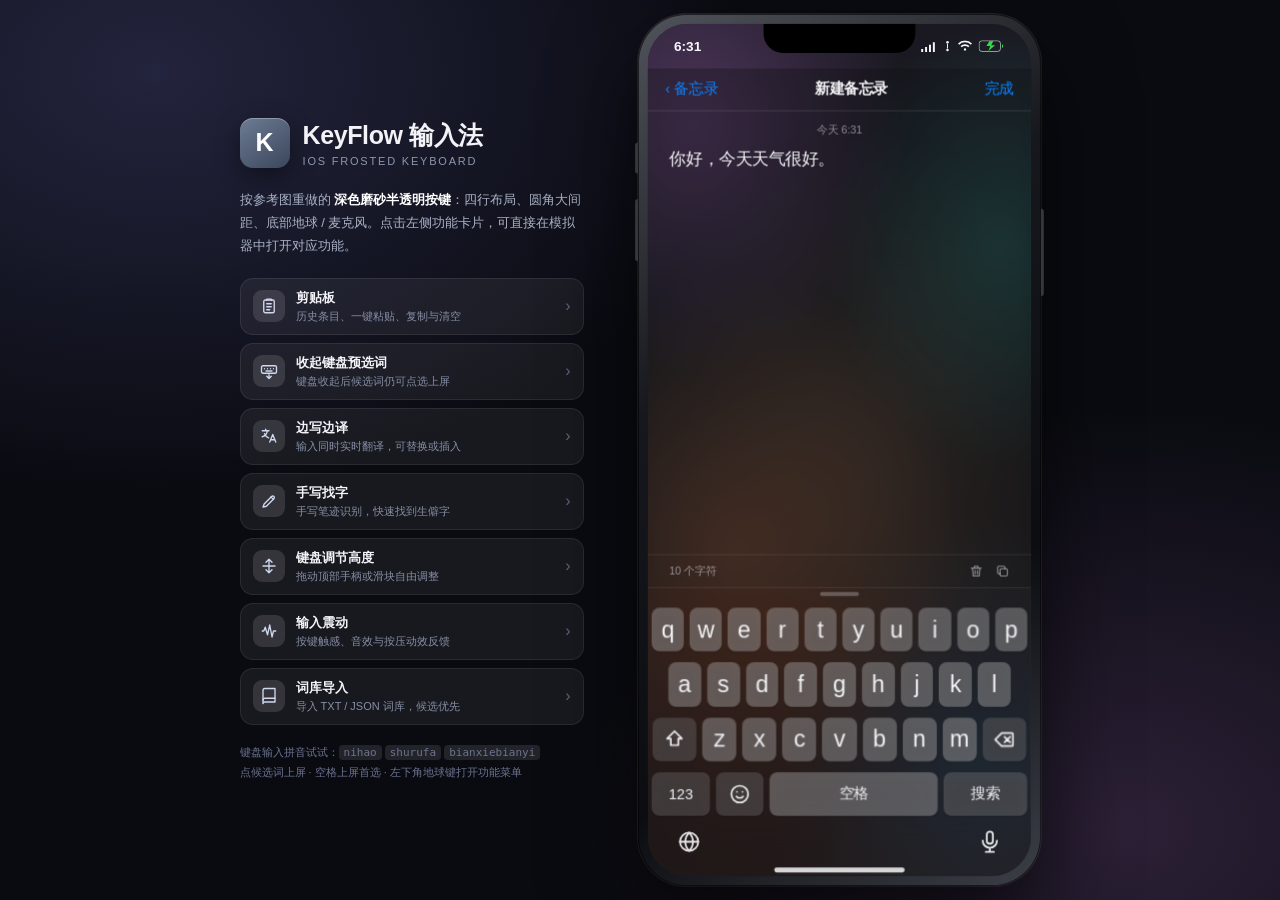
==== ios/Web/index.html @ 7e0cb47f "feat: KeyFlow iOS 深色磨砂键盘输入法交互原型 + GitHub Actions 云端编译 IPA" ====
<!DOCTYPE html>
<html lang="zh-CN">
<head>
<meta charset="UTF-8">
<meta name="viewport" content="width=device-width, initial-scale=1.0, maximum-scale=1.0, user-scalable=no, viewport-fit=cover">
<title>KeyFlow · iOS 磨砂键盘输入法</title>
<style>
/* ============ KeyFlow · iOS 深色磨砂键盘（按参考图按键设计重做） ============ */
* { box-sizing: border-box; -webkit-tap-highlight-color: transparent; }
html, body { height: 100%; margin: 0; }
body {
  font-family: -apple-system, BlinkMacSystemFont, "SF Pro Text", "PingFang SC", "Helvetica Neue", "Microsoft YaHei", sans-serif;
  background: radial-gradient(1000px 700px at 12% 8%, #23243d 0%, transparent 60%),
              radial-gradient(900px 700px at 88% 92%, #2c2036 0%, transparent 60%), #0a0b11;
  color: #f2f2f7; overflow: hidden;
}
.page { height: 100%; display: flex; align-items: center; justify-content: center; gap: 54px; padding: 20px; }

/* ---------- 左侧说明 ---------- */
.showcase { width: 344px; flex-shrink: 0; }
.brand { display: flex; align-items: center; gap: 13px; }
.brand-logo { width: 50px; height: 50px; border-radius: 13px; display: grid; place-items: center; font-size: 25px; font-weight: 700; color: #fff;
  background: linear-gradient(145deg, #6d7c93, #3a465c); box-shadow: 0 8px 24px rgba(0,0,0,.4), inset 0 1px 0 rgba(255,255,255,.28); }
.brand h1 { font-size: 25px; margin: 0; letter-spacing: -.4px; }
.brand p { margin: 3px 0 0; font-size: 11px; color: #8e97ad; letter-spacing: 1.8px; text-transform: uppercase; }
.tagline { margin: 20px 0 20px; font-size: 13px; line-height: 1.8; color: #aab2c6; }
.tagline b { color: #fff; font-weight: 600; }
.feat-list { display: grid; gap: 8px; }
.feat { display: flex; align-items: center; gap: 11px; padding: 10px 12px; border-radius: 13px; width: 100%; text-align: left;
  background: rgba(255,255,255,.06); border: 1px solid rgba(255,255,255,.08); color: inherit; font: inherit; cursor: pointer; transition: .18s; }
.feat:hover { background: rgba(255,255,255,.12); transform: translateX(4px); border-color: rgba(150,180,255,.32); }
.feat-ic { width: 32px; height: 32px; border-radius: 9px; flex-shrink: 0; display: grid; place-items: center; background: rgba(255,255,255,.12); color: #cfd8ee; }
.feat-ic .ic { width: 18px; height: 18px; }
.feat-tx { min-width: 0; }
.feat-tx strong { display: block; font-size: 13px; font-weight: 600; }
.feat-tx span { display: block; font-size: 11px; color: #858ea5; margin-top: 2px; white-space: nowrap; overflow: hidden; text-overflow: ellipsis; }
.feat-arrow { margin-left: auto; color: #5c647c; font-size: 16px; }
.foot-hint { margin-top: 18px; font-size: 11px; line-height: 1.8; color: #6b7390; }
.foot-hint kbd { background: rgba(255,255,255,.1); border-radius: 4px; padding: 1px 5px; }

/* ---------- 设备 ---------- */
.device-wrap { flex-shrink: 0; position: relative; }
.device { position: absolute; top: 0; left: 0; width: 414px; height: 896px; padding: 10px; border-radius: 50px;
  background: linear-gradient(145deg, #50535b, #17181d 35%, #0c0d11 70%, #3c3f47);
  box-shadow: 0 40px 90px rgba(0,0,0,.65), 0 0 0 1px rgba(255,255,255,.1), inset 0 0 0 1px rgba(0,0,0,.6); }
.device::before, .device::after { content: ""; position: absolute; left: -3px; width: 3px; border-radius: 3px 0 0 3px; background: #34373e; }
.device::before { top: 132px; height: 32px; } .device::after { top: 190px; height: 64px; }
.side-btn { position: absolute; right: -3px; width: 3px; height: 90px; top: 200px; border-radius: 0 3px 3px 0; background: #34373e; }

.screen {
  width: 100%; height: 100%; border-radius: 41px; overflow: hidden; position: relative;
  display: flex; flex-direction: column; color: var(--ink);
  --kb-bg: rgba(24,22,23,.40); --key-bg: rgba(255,255,255,.27); --key-fn: rgba(255,255,255,.15);
  --key-return: rgba(255,255,255,.17); --key-shadow: rgba(0,0,0,.34);
  --ink: #f7f7f9; --sub: rgba(235,235,245,.55); --bar: rgba(38,36,39,.78);
  --sep: rgba(255,255,255,.12); --accent: #0a84ff; --panel: rgba(255,255,255,.10);
  --card: rgba(255,255,255,.08); --app-bg: rgba(16,16,20,.34); --kb-h: 226px;
}
.screen.light {
  --kb-bg: rgba(214,216,222,.80); --key-bg: rgba(255,255,255,.95); --key-fn: rgba(172,177,188,.9);
  --key-return: rgba(182,186,195,.9); --key-shadow: rgba(0,0,0,.18);
  --ink: #1c1c1e; --sub: #7c7c82; --bar: rgba(240,240,244,.92);
  --sep: rgba(60,60,67,.16); --accent: #007aff; --panel: #fff;
  --card: #e9e9ee; --app-bg: rgba(255,255,255,.82);
}
/* 模糊渐变壁纸：让磨砂键盘有可透的底色（不复制截图上半部分内容） */
.wallpaper { position: absolute; inset: 0; z-index: 0;
  background:
    radial-gradient(85% 45% at 12% 12%, rgba(92,62,108,.78), transparent 65%),
    radial-gradient(70% 40% at 92% 26%, rgba(38,96,92,.62), transparent 65%),
    radial-gradient(90% 48% at 22% 62%, rgba(128,74,48,.60), transparent 68%),
    radial-gradient(80% 45% at 88% 88%, rgba(44,74,96,.55), transparent 68%),
    linear-gradient(165deg, #1b1822 0%, #171c20 42%, #2a1d1a 100%);
}
.wallpaper::after { content: ""; position: absolute; inset: -10%; background: radial-gradient(60% 40% at 55% 50%, rgba(150,105,70,.28), transparent 70%); filter: blur(40px); }
.notch { position: absolute; top: 0; left: 50%; transform: translateX(-50%); width: 156px; height: 30px; border-radius: 0 0 20px 20px; background: #000; z-index: 60; }

/* 状态栏 */
.statusbar { height: 46px; flex-shrink: 0; position: relative; z-index: 2; display: flex; align-items: center; justify-content: space-between; padding: 0 27px; font-size: 14px; font-weight: 600; color: var(--ink); }
.status-time { width: 60px; }
.status-icons { display: flex; align-items: center; gap: 6px; }
.status-icons svg { height: 12px; width: auto; fill: var(--ink); color: var(--ink); }
.status-icons .bat { fill: #32d74b; }

/* ---------- 文稿区 ---------- */
.appview { flex: 1; min-height: 0; position: relative; z-index: 2; display: flex; flex-direction: column; background: var(--app-bg); -webkit-backdrop-filter: blur(6px); backdrop-filter: blur(6px); color: var(--ink); }
.navbar { height: 44px; flex-shrink: 0; display: flex; align-items: center; justify-content: space-between; padding: 0 16px; border-bottom: 1px solid var(--sep); }
.nav-btn { color: var(--accent); font-size: 15px; background: none; border: 0; padding: 6px 2px; cursor: pointer; font-family: inherit; }
.nav-title { font-size: 15px; font-weight: 600; }
.doc-meta { text-align: center; font-size: 11px; color: var(--sub); padding: 12px 0 4px; }
.editor-wrap { flex: 1; min-height: 0; padding: 4px 22px 10px; display: flex; }
#editor { flex: 1; width: 100%; resize: none; border: 0; outline: none; background: transparent; color: var(--ink);
  font-family: inherit; font-size: 17px; line-height: 1.75; padding: 0; caret-color: var(--accent); }
#editor::placeholder { color: var(--sub); opacity: .8; }
.app-foot { height: 34px; flex-shrink: 0; display: flex; align-items: center; justify-content: space-between; padding: 0 22px; font-size: 11px; color: var(--sub); border-top: 1px solid var(--sep); }
.app-foot .ic { width: 15px; height: 15px; cursor: pointer; }

/* ---------- 输入法容器（磨砂玻璃） ---------- */
.ime { flex-shrink: 0; position: relative; z-index: 3; display: flex; flex-direction: column; color: var(--ink);
  background: var(--kb-bg); -webkit-backdrop-filter: blur(26px) saturate(150%); backdrop-filter: blur(26px) saturate(150%);
  border-top: 1px solid rgba(255,255,255,.07); }
.grip { height: 12px; flex-shrink: 0; display: flex; align-items: center; justify-content: center; cursor: ns-resize; touch-action: none; }
.grip-bar { width: 40px; height: 4px; border-radius: 3px; background: var(--sub); opacity: .5; }
.grip:hover .grip-bar { opacity: .9; }

/* 边写边译条 */
.translate-bar { display: none; align-items: center; gap: 8px; padding: 7px 10px; flex-shrink: 0; background: rgba(10,132,255,.14); border-bottom: 1px solid var(--sep); }
.translate-bar.on { display: flex; }
.tr-badge { font-size: 10px; font-weight: 700; color: #fff; background: var(--accent); padding: 3px 6px; border-radius: 5px; white-space: nowrap; }
.tr-text { flex: 1; min-width: 0; font-size: 12.5px; line-height: 1.35; max-height: 34px; overflow: hidden; }
.tr-acts { display: flex; gap: 5px; }
.tr-acts button { border: 0; background: rgba(255,255,255,.14); color: var(--accent); font-size: 11px; padding: 5px 7px; border-radius: 6px; cursor: pointer; font-family: inherit; }

/* 候选词栏：默认隐藏，输入拼音 / 收起键盘时出现 */
.candidate-bar { display: none; height: 44px; flex-shrink: 0; align-items: stretch; border-bottom: 1px solid var(--sep); }
.candidate-bar.on { display: flex; }
.pinyin-box { min-width: 58px; max-width: 100px; padding: 0 8px 0 12px; display: flex; align-items: center; font-size: 14px; color: #7db8ff; letter-spacing: .3px; border-right: 1px solid var(--sep); overflow: hidden; white-space: nowrap; }
.pinyin-box:empty { display: none; }
.cand-scroll { flex: 1; min-width: 0; display: flex; align-items: stretch; overflow-x: auto; overflow-y: hidden; scrollbar-width: none; }
.cand-scroll::-webkit-scrollbar { display: none; }
.cand { position: relative; flex-shrink: 0; display: flex; align-items: center; padding: 0 15px; font-size: 18px; cursor: pointer; white-space: nowrap; }
.cand::after { content: ""; position: absolute; right: 0; top: 11px; bottom: 11px; width: 1px; background: var(--sep); }
.cand:last-child::after { display: none; }
.cand:active { background: rgba(255,255,255,.12); }
.cand.first { color: #8fc0ff; font-weight: 600; }
.cand-empty { display: flex; align-items: center; padding-left: 14px; font-size: 12px; color: var(--sub); }
.cand-collapse { flex-shrink: 0; width: 42px; display: grid; place-items: center; border-left: 1px solid var(--sep); cursor: pointer; color: var(--sub); }
.cand-collapse .ic { width: 18px; height: 18px; }

.collapse-tip { display: none; height: 26px; flex-shrink: 0; align-items: center; justify-content: center; gap: 6px; font-size: 11px; color: var(--sub); }
.ime.collapsed .collapse-tip { display: flex; }
.collapse-tip button { border: 0; background: none; color: #8fc0ff; font-size: 11px; font-family: inherit; cursor: pointer; font-weight: 600; }

/* ---------- 键盘主体 ---------- */
.keyboard-body { height: var(--kb-h); flex-shrink: 0; position: relative; overflow: hidden; transition: height .22s cubic-bezier(.32,.72,0,1); }
.kview { position: absolute; inset: 0; display: none; flex-direction: column; padding: 8px 4px 4px; }
.kview.show { display: flex; }
.krow { display: flex; gap: 6px; margin: 0 0 11px; flex: 1; min-height: 0; }
.krow:last-child { margin-bottom: 0; }
.key { flex: 1; min-width: 0; border: 0; border-radius: 8px; background: var(--key-bg); color: var(--ink);
  -webkit-backdrop-filter: blur(8px); backdrop-filter: blur(8px);
  box-shadow: 0 1px 0 var(--key-shadow); font-family: inherit; font-size: 24px; font-weight: 400;
  display: grid; place-items: center; cursor: pointer; user-select: none; position: relative;
  transition: transform .06s, background .09s; }
.key:active, .key.pressed { background: rgba(255,255,255,.46); transform: scale(.955); }
.screen.light .key:active, .screen.light .key.pressed { background: #e2e4e9; }
.key.fn { background: var(--key-fn); font-size: 14px; }
.key.fn .ic { width: 23px; height: 23px; }
.key.fn:active, .key.fn.pressed { background: rgba(255,255,255,.42); }
.key.wide { flex: 1.45; }
.key.return { flex: 2; background: var(--key-return); font-size: 15px; display: flex; align-items: center; justify-content: center; gap: 5px; }
.key.return .ic { width: 15px; height: 15px; }
.key.space { flex: 4.4; font-size: 15px; }
.key.k2 { font-size: 15px; }
.key.special { font-size: 19px; }
.key .lbl { font-size: 15px; }
.key.shift-on { background: rgba(255,255,255,.75); color: #1c1c1e; }
.screen.light .key.shift-on { background: #fff; color: #1c1c1e; }
.key-row3 { padding: 0 1px; }

/* 底部地球 / 麦克风行（参考图） */
.bottom-row { height: 44px; flex-shrink: 0; display: flex; align-items: center; justify-content: space-between; padding: 0 24px; }
.bottom-row button { border: 0; background: none; color: var(--ink); opacity: .92; cursor: pointer; padding: 6px; border-radius: 8px; display: grid; place-items: center; }
.bottom-row button:active { background: rgba(255,255,255,.12); }
.bottom-row .ic { width: 25px; height: 25px; }
.bottom-row .mic-listening { color: #ff453a; animation: pulse 1s infinite; }
@keyframes pulse { 50% { opacity: .4; } }
.home-bar { height: 14px; flex-shrink: 0; display: grid; place-items: center; }
.home-bar i { width: 134px; height: 5px; border-radius: 3px; background: var(--ink); opacity: .85; }

.ime.collapsed .keyboard-body { height: 0 !important; }
.ime.collapsed .grip { display: none; }
.ime.collapsed .bottom-row { display: none; }

/* ---------- 功能菜单（由地球键唤出） ---------- */
.func-mask { position: absolute; inset: 0; z-index: 70; background: rgba(0,0,0,.38); display: none; }
.func-mask.show { display: block; }
.func-menu { position: absolute; left: 12px; right: 12px; bottom: 66px; z-index: 71; padding: 14px 12px 12px;
  border-radius: 20px; background: rgba(48,47,52,.92); -webkit-backdrop-filter: blur(30px); backdrop-filter: blur(30px);
  border: 1px solid rgba(255,255,255,.12); box-shadow: 0 20px 50px rgba(0,0,0,.5); color: #fff; display: none; }
.screen.light .func-menu { background: rgba(246,246,250,.94); color: #1c1c1e; border-color: rgba(0,0,0,.08); }
.func-menu.show { display: block; }
.func-menu h4 { margin: 0 0 12px 4px; font-size: 12px; font-weight: 600; opacity: .6; }
.func-grid { display: grid; grid-template-columns: repeat(4, 1fr); gap: 8px; }
.func-item { border: 0; background: rgba(255,255,255,.09); color: inherit; border-radius: 12px; padding: 10px 2px 8px; cursor: pointer;
  display: flex; flex-direction: column; align-items: center; gap: 6px; font-family: inherit; font-size: 10.5px; }
.screen.light .func-item { background: rgba(0,0,0,.05); }
.func-item:active { background: rgba(255,255,255,.2); }
.func-item .ic { width: 21px; height: 21px; }
.func-item.on { background: rgba(10,132,255,.3); color: #9dc9ff; }
.func-hint { margin: 11px 4px 0; font-size: 10.5px; line-height: 1.5; opacity: .55; }

/* ---------- 面板：剪贴板 / 手写 / 表情 ---------- */
.panel { position: absolute; left: 0; right: 0; top: 12px; bottom: 14px; z-index: 20; display: none; flex-direction: column; background: var(--bar); }
/* 面板模式自动加高键盘区，给手写画布 / 剪贴板列表更多空间（不改动用户设置的高度） */
.ime.panel-mode .keyboard-body { height: 292px !important; }
.panel.show { display: flex; }
.panel.panel-inline { position: relative; inset: auto; top: auto; right: auto; bottom: auto; left: auto; z-index: auto; flex: 1; min-height: 0; background: transparent; }
.panel-head { height: 36px; flex-shrink: 0; display: flex; align-items: center; justify-content: space-between; padding: 0 12px; border-bottom: 1px solid var(--sep); }
.panel-head strong { font-size: 13px; }
.panel-head .acts { display: flex; gap: 8px; }
.panel-head button { border: 0; background: none; color: var(--accent); font-size: 12px; font-family: inherit; cursor: pointer; padding: 4px; }
.panel-tabs { height: 38px; flex-shrink: 0; display: flex; align-items: center; gap: 2px; padding: 0 6px; border-bottom: 1px solid var(--sep); }
.panel-tabs button { flex: 1; min-width: 0; border: 0; background: none; color: var(--sub); font-size: 9.5px; font-family: inherit; display: flex; flex-direction: column; align-items: center; justify-content: center; gap: 2px; border-radius: 7px; padding: 3px 0; cursor: pointer; }
.panel-tabs button .ic { width: 16px; height: 16px; }
.panel-tabs button.active { color: var(--accent); background: rgba(10,132,255,.16); }
.panel-body { flex: 1; min-height: 0; overflow-y: auto; padding: 8px 10px; }

.clip-item { display: flex; align-items: flex-start; gap: 10px; padding: 10px 11px; border-radius: 10px; background: var(--panel); margin-bottom: 8px; cursor: pointer; }
.clip-item:active { background: rgba(255,255,255,.18); }
.clip-item .ic { width: 17px; height: 17px; color: var(--accent); flex-shrink: 0; margin-top: 2px; }
.clip-tx { flex: 1; min-width: 0; font-size: 13px; line-height: 1.45; word-break: break-all; }
.clip-time { font-size: 10px; color: var(--sub); margin-top: 3px; }
.clip-del { border: 0; background: none; cursor: pointer; padding: 2px; }
.clip-del .ic { width: 14px; height: 14px; color: var(--sub); }
.clip-empty { text-align: center; color: var(--sub); font-size: 12px; padding: 40px 0; }
.clip-add { display: flex; gap: 8px; margin-bottom: 10px; }
.clip-add input { flex: 1; min-width: 0; border: 1px solid var(--sep); border-radius: 8px; background: var(--panel); color: var(--ink); padding: 8px 10px; font-size: 12px; font-family: inherit; outline: none; }
.clip-add button { border: 0; background: var(--accent); color: #fff; border-radius: 8px; padding: 0 12px; font-size: 12px; font-family: inherit; cursor: pointer; }

.hw-wrap { flex: 1; min-height: 0; display: flex; flex-direction: column; padding: 8px 10px 6px; }
.hw-canvas-box { flex: 1; min-height: 0; width: 100%; max-width: 262px; align-self: center; position: relative; border-radius: 12px; background: var(--panel); overflow: hidden; border: 1px solid var(--sep); }
#hwCanvas { width: 100%; height: 100%; display: block; touch-action: none; cursor: crosshair; }
.hw-placeholder { position: absolute; inset: 0; display: grid; place-items: center; pointer-events: none; color: var(--sub); opacity: .28; font-size: 58px; font-weight: 300; }
.hw-tools { display: flex; align-items: center; gap: 6px; margin-top: 8px; flex-shrink: 0; }
.hw-btn { border: 0; background: var(--panel); color: var(--ink); border-radius: 8px; padding: 8px 10px; font-size: 12px; font-family: inherit; cursor: pointer; }
.hw-btn.primary { background: var(--accent); color: #fff; flex: 1; font-weight: 600; }
.hw-result { display: flex; gap: 6px; overflow-x: auto; padding: 8px 0 2px; flex-shrink: 0; scrollbar-width: none; min-height: 46px; }
.hw-char { flex-shrink: 0; width: 40px; height: 40px; border-radius: 8px; background: var(--panel); border: 1px solid var(--sep); font-size: 22px; display: grid; place-items: center; cursor: pointer; }
.hw-char:active { background: var(--accent); color: #fff; }
.hw-hint { font-size: 10.5px; color: var(--sub); text-align: center; padding-bottom: 2px; }
.emoji-grid { display: grid; grid-template-columns: repeat(8, 1fr); gap: 4px; }
.emoji-grid button { border: 0; background: none; font-size: 25px; padding: 5px 0; cursor: pointer; border-radius: 6px; }
.emoji-grid button:active { background: rgba(255,255,255,.14); }

/* ---------- 设置面板 ---------- */
.sheet-mask { position: absolute; inset: 0; z-index: 80; background: rgba(0,0,0,.45); display: none; }
.sheet-mask.show { display: block; }
.sheet { position: absolute; left: 0; right: 0; bottom: 0; z-index: 81; max-height: 88%; background: var(--bar);
  -webkit-backdrop-filter: blur(30px); backdrop-filter: blur(30px); border-radius: 20px 20px 0 0; color: var(--ink);
  transform: translateY(100%); transition: transform .28s cubic-bezier(.32,.72,0,1); display: flex; flex-direction: column; }
.sheet.show { transform: translateY(0); }
.sheet-head { height: 52px; flex-shrink: 0; display: flex; align-items: center; justify-content: space-between; padding: 0 18px; border-bottom: 1px solid var(--sep); }
.sheet-head strong { font-size: 16px; }
.sheet-head button { border: 0; background: rgba(10,132,255,.2); color: #8fc0ff; font-size: 13px; font-weight: 600; padding: 6px 12px; border-radius: 14px; cursor: pointer; font-family: inherit; }
.screen.light .sheet-head button { color: var(--accent); }
.sheet-scroll { overflow-y: auto; padding: 14px 14px 26px; }
.group { background: var(--panel); border-radius: 12px; margin-bottom: 16px; overflow: hidden; }
.group-title { font-size: 11px; text-transform: uppercase; color: var(--sub); padding: 0 4px 7px; letter-spacing: .4px; }
.row { display: flex; align-items: center; gap: 11px; padding: 11px 13px; border-bottom: 1px solid var(--sep); min-height: 46px; }
.row:last-child { border-bottom: 0; }
.row-ic { width: 27px; height: 27px; border-radius: 7px; display: grid; place-items: center; color: #fff; flex-shrink: 0; background: var(--accent); }
.row-ic .ic { width: 16px; height: 16px; }
.row-main { flex: 1; min-width: 0; }
.row-main strong { display: block; font-size: 13.5px; font-weight: 500; }
.row-main span { display: block; font-size: 11px; color: var(--sub); margin-top: 2px; line-height: 1.4; }
.switch { width: 49px; height: 29px; border-radius: 20px; background: rgba(120,120,128,.4); border: 0; padding: 2px; cursor: pointer; flex-shrink: 0; transition: background .2s; }
.switch i { display: block; width: 25px; height: 25px; border-radius: 50%; background: #fff; box-shadow: 0 1px 3px rgba(0,0,0,.25); transition: transform .2s; }
.switch.on { background: #34c759; } .switch.on i { transform: translateX(20px); }
.range-row { padding: 8px 13px 14px; }
.range-label { display: flex; justify-content: space-between; font-size: 12px; color: var(--sub); margin-bottom: 8px; }
input[type=range] { width: 100%; accent-color: var(--accent); }
.seg { display: flex; background: rgba(120,120,128,.2); border-radius: 8px; padding: 2px; }
.seg button { flex: 1; border: 0; background: none; color: var(--ink); font-size: 11.5px; padding: 6px 4px; border-radius: 6px; cursor: pointer; font-family: inherit; }
.seg button.on { background: var(--panel); box-shadow: 0 1px 3px rgba(0,0,0,.16); font-weight: 600; }
.stat-grid { display: grid; grid-template-columns: repeat(3,1fr); gap: 8px; padding: 10px 13px 13px; }
.stat { background: var(--card); border-radius: 9px; padding: 9px 6px; text-align: center; }
.stat b { display: block; font-size: 17px; color: #8fc0ff; } .stat span { font-size: 10px; color: var(--sub); }
.screen.light .stat b { color: var(--accent); }
.wb-area { width: 100%; height: 62px; border: 1px solid var(--sep); border-radius: 8px; background: var(--panel); color: var(--ink); padding: 8px; font-size: 11px; font-family: inherit; resize: none; outline: none; }
.wb-btns { display: flex; gap: 8px; margin-top: 8px; flex-wrap: wrap; }
.wb-btns button, .file-label { border: 0; background: var(--accent); color: #fff; font-size: 12px; padding: 8px 12px; border-radius: 8px; cursor: pointer; font-family: inherit; display: inline-flex; align-items: center; gap: 5px; }
.wb-btns button.ghost { background: rgba(120,120,128,.24); color: var(--ink); }
.file-label .ic { width: 14px; height: 14px; }
.wb-preview { font-size: 11px; color: var(--sub); line-height: 1.6; margin-top: 8px; word-break: break-all; }
#wbFile { display: none; }

.toast { position: absolute; left: 50%; bottom: 25%; transform: translate(-50%, 10px); z-index: 120; background: rgba(28,28,30,.92); color: #fff;
  font-size: 12.5px; padding: 10px 16px; border-radius: 20px; opacity: 0; pointer-events: none; transition: .25s; white-space: nowrap; max-width: 86%; overflow: hidden; text-overflow: ellipsis; }
.toast.show { opacity: 1; transform: translate(-50%, 0); }

.ic { width: 20px; height: 20px; fill: none; stroke: currentColor; stroke-width: 1.8; stroke-linecap: round; stroke-linejoin: round; }
.hidden { display: none !important; }
@media (max-width: 1120px) { .showcase { display: none; } .page { gap: 0; } }

/* ---------- 真机 App 沉浸模式（由 iOS 壳注入 window.KeyFlowNative 开启） ---------- */
body.native .page { padding: 0; gap: 0; }
body.native .showcase { display: none; }
body.native .device-wrap { width: 100vw !important; height: 100vh !important; }
body.native .device { position: relative !important; top: auto !important; left: auto !important;
  width: 100% !important; height: 100% !important; padding: 0 !important; border-radius: 0 !important;
  box-shadow: none !important; background: transparent !important; transform: none !important; }
body.native .device::before, body.native .device::after, body.native .side-btn { display: none; }
body.native .screen { border-radius: 0 !important; }
body.native .notch, body.native .statusbar, body.native .home-bar { display: none; }
body.native .appview { padding-top: env(safe-area-inset-top); }
body.native .ime { padding-bottom: env(safe-area-inset-bottom); }
body.native .wallpaper { border-radius: 0; }

</style>
</head>
<body>

<svg width="0" height="0" style="position:absolute" aria-hidden="true"><defs>
  <symbol id="ic-clipboard" viewBox="0 0 24 24"><rect x="5" y="4" width="14" height="17" rx="2"/><path d="M9 4.5V3h6v1.5M9 9h6M9 13h6M9 17h4"/></symbol>
  <symbol id="ic-pen" viewBox="0 0 24 24"><path d="M4 20l4.5-1 10-10a2.1 2.1 0 0 0-3-3l-10 10L4 20z"/><path d="M14.5 6.5l3 3"/></symbol>
  <symbol id="ic-translate" viewBox="0 0 24 24"><path d="M3 5h9M7.5 3v2M9.5 5c0 4-2.5 7-6.5 8M6 9c1 2.5 3 4.5 5.5 5.5"/><path d="M13 20l4-10 4 10M14.4 17h5.2"/></symbol>
  <symbol id="ic-settings" viewBox="0 0 24 24"><path d="M4 7h9M17 7h3M4 17h3M11 17h9"/><circle cx="15" cy="7" r="2"/><circle cx="9" cy="17" r="2"/></symbol>
  <symbol id="ic-keyboard" viewBox="0 0 24 24"><rect x="2" y="6" width="20" height="12" rx="2"/><path d="M6 10h.01M10 10h.01M14 10h.01M18 10h.01M6 14h.01M18 14h.01M9 14h6"/></symbol>
  <symbol id="ic-keyboard-down" viewBox="0 0 24 24"><rect x="2" y="5" width="20" height="10" rx="2"/><path d="M6 9h.01M10 9h.01M14 9h.01M18 9h.01M8 12h8M12 17v4M9 19l3 3 3-3"/></symbol>
  <symbol id="ic-globe" viewBox="0 0 24 24"><circle cx="12" cy="12" r="9"/><path d="M3 12h18M12 3c2.5 2.6 3.8 5.6 3.8 9S14.5 18.4 12 21c-2.5-2.6-3.8-5.6-3.8-9S9.5 5.6 12 3z"/></symbol>
  <symbol id="ic-delete" viewBox="0 0 24 24"><path d="M9 5h11a1 1 0 0 1 1 1v12a1 1 0 0 1-1 1H9L2 12l7-7z"/><path d="M12 9l6 6M18 9l-6 6"/></symbol>
  <symbol id="ic-shift" viewBox="0 0 24 24"><path d="M12 3l8 8h-4v7H8v-7H4l8-8z"/></symbol>
  <symbol id="ic-emoji" viewBox="0 0 24 24"><circle cx="12" cy="12" r="9"/><path d="M8.5 14.5a4.5 4.5 0 0 0 7 0"/><path d="M9 9.5h.01M15 9.5h.01"/></symbol>
  <symbol id="ic-book" viewBox="0 0 24 24"><path d="M4 4.5A2.5 2.5 0 0 1 6.5 2H20v18H6.5A2.5 2.5 0 0 0 4 22V4.5z"/><path d="M4 17.5A2.5 2.5 0 0 1 6.5 15H20"/></symbol>
  <symbol id="ic-wave" viewBox="0 0 24 24"><path d="M3 12h2l2-5 3 10 3-13 3 16 2-8h3"/></symbol>
  <symbol id="ic-height" viewBox="0 0 24 24"><path d="M12 3v18M8 7l4-4 4 4M8 17l4 4 4-4"/><path d="M4 12h16"/></symbol>
  <symbol id="ic-import" viewBox="0 0 24 24"><path d="M12 3v11M8 10l4 4 4-4M4 17v3h16v-3"/></symbol>
  <symbol id="ic-trash" viewBox="0 0 24 24"><path d="M4 7h16M9 7V4h6v3M6 7l1 13h10l1-13M10 11v6M14 11v6"/></symbol>
  <symbol id="ic-copy" viewBox="0 0 24 24"><rect x="8" y="8" width="12" height="12" rx="2"/><path d="M16 8V6a2 2 0 0 0-2-2H6a2 2 0 0 0-2 2v8a2 2 0 0 0 2 2h2"/></symbol>
  <symbol id="ic-close" viewBox="0 0 24 24"><path d="M6 6l12 12M18 6L6 18"/></symbol>
  <symbol id="ic-moon" viewBox="0 0 24 24"><path d="M20 14.5A8.5 8.5 0 0 1 9.5 4a8.5 8.5 0 1 0 10.5 10.5z"/></symbol>
  <symbol id="ic-spark" viewBox="0 0 24 24"><path d="M12 3l1.7 5.3L19 10l-5.3 1.7L12 17l-1.7-5.3L5 10l5.3-1.7L12 3z"/></symbol>
  <symbol id="ic-return" viewBox="0 0 24 24"><path d="M20 5v7a4 4 0 0 1-4 4H5"/><path d="M9 12l-4 4 4 4"/></symbol>
  <symbol id="ic-chevron-down" viewBox="0 0 24 24"><path d="M6 9l6 6 6-6"/></symbol>
  <symbol id="ic-info" viewBox="0 0 24 24"><circle cx="12" cy="12" r="9"/><path d="M12 11v6M12 7.5h.01"/></symbol>
  <symbol id="ic-mic" viewBox="0 0 24 24"><rect x="9" y="2" width="6" height="12" rx="3"/><path d="M5 11a7 7 0 0 0 14 0M12 18v4M8 22h8"/></symbol>
  <symbol id="ic-lang" viewBox="0 0 24 24"><path d="M3 6h10M8 3v3M10 6c0 4-3 7-7 8M6 10c1 2 3 4 5 5"/><path d="M13 20l4-10 4 10M14.5 17h5"/></symbol>
</defs></svg>

<div class="page">
  <aside class="showcase">
    <div class="brand"><div class="brand-logo">K</div><div><h1>KeyFlow 输入法</h1><p>iOS Frosted Keyboard</p></div></div>
    <div class="tagline">按参考图重做的 <b>深色磨砂半透明按键</b>：四行布局、圆角大间距、底部地球 / 麦克风。点击左侧功能卡片，可直接在模拟器中打开对应功能。</div>
    <div class="feat-list" id="featList">
      <button class="feat" data-act="clipboard"><span class="feat-ic"><svg class="ic"><use href="#ic-clipboard"/></svg></span><span class="feat-tx"><strong>剪贴板</strong><span>历史条目、一键粘贴、复制与清空</span></span><span class="feat-arrow">›</span></button>
      <button class="feat" data-act="collapse"><span class="feat-ic"><svg class="ic"><use href="#ic-keyboard-down"/></svg></span><span class="feat-tx"><strong>收起键盘预选词</strong><span>键盘收起后候选词仍可点选上屏</span></span><span class="feat-arrow">›</span></button>
      <button class="feat" data-act="translate"><span class="feat-ic"><svg class="ic"><use href="#ic-translate"/></svg></span><span class="feat-tx"><strong>边写边译</strong><span>输入同时实时翻译，可替换或插入</span></span><span class="feat-arrow">›</span></button>
      <button class="feat" data-act="handwrite"><span class="feat-ic"><svg class="ic"><use href="#ic-pen"/></svg></span><span class="feat-tx"><strong>手写找字</strong><span>手写笔迹识别，快速找到生僻字</span></span><span class="feat-arrow">›</span></button>
      <button class="feat" data-act="height"><span class="feat-ic"><svg class="ic"><use href="#ic-height"/></svg></span><span class="feat-tx"><strong>键盘调节高度</strong><span>拖动顶部手柄或滑块自由调整</span></span><span class="feat-arrow">›</span></button>
      <button class="feat" data-act="haptic"><span class="feat-ic"><svg class="ic"><use href="#ic-wave"/></svg></span><span class="feat-tx"><strong>输入震动</strong><span>按键触感、音效与按压动效反馈</span></span><span class="feat-arrow">›</span></button>
      <button class="feat" data-act="wordbook"><span class="feat-ic"><svg class="ic"><use href="#ic-book"/></svg></span><span class="feat-tx"><strong>词库导入</strong><span>导入 TXT / JSON 词库，候选优先</span></span><span class="feat-arrow">›</span></button>
    </div>
    <div class="foot-hint">键盘输入拼音试试：<kbd>nihao</kbd> <kbd>shurufa</kbd> <kbd>bianxiebianyi</kbd><br>点候选词上屏 · 空格上屏首选 · 左下角地球键打开功能菜单</div>
  </aside>

  <div class="device-wrap" id="deviceWrap">
    <div class="device"><span class="side-btn"></span>
      <div class="screen" id="screen">
        <div class="wallpaper"></div>
        <div class="notch"></div>

        <div class="statusbar">
          <span class="status-time" id="clock">9:41</span>
          <span class="status-icons">
            <svg viewBox="0 0 18 12"><path d="M1 9h2v3H1zM5 7h2v5H5zM9 4.5h2v7.5H9zM13 2h2v10h-2z"/></svg>
            <svg viewBox="0 0 8 12"><circle cx="4" cy="2" r="1.3"/><circle cx="4" cy="10" r="1.3"/><path d="M4 3.5v5" stroke="currentColor" stroke-width="1" fill="none"/></svg>
            <svg viewBox="0 0 16 12"><path d="M8 10.6a1.2 1.2 0 1 0 0-2.4 1.2 1.2 0 0 0 0 2.4zM4.6 7.2a4.8 4.8 0 0 1 6.8 0l1.2-1.3a6.6 6.6 0 0 0-9.2 0zM2 4.5a8.6 8.6 0 0 1 12 0l1.2-1.3a10.4 10.4 0 0 0-14.4 0z"/></svg>
            <svg class="bat" viewBox="0 0 27 12"><path d="M11 1L8 6h4l-2 5 7-6h-4l2-4z"/><rect x=".5" y=".5" width="22" height="11" rx="3" fill="none" stroke="currentColor" opacity=".6"/><path d="M24 4v4a2.2 2.2 0 0 0 0-4z"/></svg>
          </span>
        </div>

        <div class="appview">
          <div class="navbar"><button class="nav-btn" id="navBack">‹ 备忘录</button><span class="nav-title">新建备忘录</span><button class="nav-btn" id="navDone">完成</button></div>
          <div class="doc-meta" id="docMeta">今天 00:00</div>
          <div class="editor-wrap"><textarea id="editor" spellcheck="false" placeholder="轻触此处开始输入…"></textarea></div>
          <div class="app-foot"><span id="charCount">0 个字符</span><span style="display:flex;align-items:center;gap:12px">
            <svg class="ic" id="footClear" title="清空文本"><use href="#ic-trash"/></svg>
            <svg class="ic" id="footCopy" title="复制全文"><use href="#ic-copy"/></svg></span></div>
        </div>

        <!-- ========== 输入法 ========== -->
        <div class="ime" id="ime">
          <div class="grip" id="grip" title="上下拖动调节键盘高度"><span class="grip-bar"></span></div>

          <div class="translate-bar" id="translateBar">
            <span class="tr-badge" id="trBadge">中→英</span>
            <span class="tr-text" id="trText">开始输入，译文将实时显示在这里…</span>
            <span class="tr-acts"><button id="trReplace">替换</button><button id="trInsert">插入</button></span>
          </div>

          <div class="candidate-bar" id="candidateBar">
            <div class="pinyin-box" id="pinyinBox"></div>
            <div class="cand-scroll" id="candScroll"></div>
            <div class="cand-collapse" id="btnCollapse" title="收起键盘（保留预选词）"><svg class="ic"><use href="#ic-chevron-down"/></svg></div>
          </div>

          <div class="collapse-tip">键盘已收起 · 预选词仍可点选 <button id="btnExpand">展开键盘</button></div>

          <div class="keyboard-body" id="keyboardBody">
            <div class="kview show" id="viewKeys"></div>
            <div class="kview" id="viewEmoji">
              <div class="panel panel-inline show">
                <div class="panel-head"><strong>表情与符号</strong><div class="acts"><button data-view="keys">返回键盘</button></div></div>
                <div class="panel-body"><div class="emoji-grid" id="emojiGrid"></div></div>
              </div>
            </div>
          </div>

          <div class="panel" id="panelClipboard">
            <div class="panel-head"><strong>剪贴板历史</strong><div class="acts"><button id="clipClear">清空</button><button data-view="keys">完成</button></div></div>
            <div class="panel-tabs">
              <button data-view="keys"><svg class="ic"><use href="#ic-keyboard"/></svg>键盘</button>
              <button data-view="clipboard"><svg class="ic"><use href="#ic-clipboard"/></svg>剪贴板</button>
              <button data-view="handwrite"><svg class="ic"><use href="#ic-pen"/></svg>手写</button>
              <button data-view="emoji"><svg class="ic"><use href="#ic-emoji"/></svg>表情</button>
              <button data-open="wordbook"><svg class="ic"><use href="#ic-book"/></svg>词库</button>
              <button data-open="settings"><svg class="ic"><use href="#ic-settings"/></svg>设置</button>
            </div>
            <div class="panel-body">
              <div class="clip-add"><input id="clipInput" placeholder="添加一条剪贴板内容…"><button id="clipAdd">添加</button></div>
              <div id="clipList"></div>
            </div>
          </div>

          <div class="panel" id="panelHandwrite">
            <div class="panel-head"><strong>手写找字</strong><div class="acts"><button data-view="keys">返回键盘</button></div></div>
            <div class="panel-tabs">
              <button data-view="keys"><svg class="ic"><use href="#ic-keyboard"/></svg>键盘</button>
              <button data-view="clipboard"><svg class="ic"><use href="#ic-clipboard"/></svg>剪贴板</button>
              <button data-view="handwrite"><svg class="ic"><use href="#ic-pen"/></svg>手写</button>
              <button data-view="emoji"><svg class="ic"><use href="#ic-emoji"/></svg>表情</button>
              <button data-open="wordbook"><svg class="ic"><use href="#ic-book"/></svg>词库</button>
              <button data-open="settings"><svg class="ic"><use href="#ic-settings"/></svg>设置</button>
            </div>
            <div class="hw-wrap">
              <div class="hw-canvas-box"><canvas id="hwCanvas"></canvas><div class="hw-placeholder" id="hwPlaceholder">写</div></div>
              <div class="hw-result" id="hwResult"></div>
              <div class="hw-hint" id="hwHint">在上方区域手写汉字，点「识别」查找候选字</div>
              <div class="hw-tools">
                <button class="hw-btn" id="hwUndo">撤销</button><button class="hw-btn" id="hwClear">清空</button>
                <button class="hw-btn primary" id="hwRecognize">识别</button>
              </div>
            </div>
          </div>

          <!-- 底部地球 / 麦克风（参考图） -->
          <div class="bottom-row">
            <button id="btnGlobe" title="功能菜单 / 切换键盘"><svg class="ic"><use href="#ic-globe"/></svg></button>
            <button id="btnMic" title="语音输入（演示）"><svg class="ic"><use href="#ic-mic"/></svg></button>
          </div>
          <div class="home-bar"><i></i></div>
        </div>

        <!-- 功能菜单 -->
        <div class="func-mask" id="funcMask"></div>
        <div class="func-menu" id="funcMenu">
          <h4>KeyFlow · 键盘功能</h4>
          <div class="func-grid">
            <button class="func-item" id="fmLang"><svg class="ic"><use href="#ic-lang"/></svg><span>中 / 英</span></button>
            <button class="func-item" data-view="clipboard"><svg class="ic"><use href="#ic-clipboard"/></svg><span>剪贴板</span></button>
            <button class="func-item" data-view="handwrite"><svg class="ic"><use href="#ic-pen"/></svg><span>手写找字</span></button>
            <button class="func-item" id="fmTranslate"><svg class="ic"><use href="#ic-translate"/></svg><span>边写边译</span></button>
            <button class="func-item" data-view="emoji"><svg class="ic"><use href="#ic-emoji"/></svg><span>表情</span></button>
            <button class="func-item" data-open="wordbook"><svg class="ic"><use href="#ic-book"/></svg><span>词库</span></button>
            <button class="func-item" data-open="settings"><svg class="ic"><use href="#ic-settings"/></svg><span>设置</span></button>
            <button class="func-item" id="fmCollapse"><svg class="ic"><use href="#ic-keyboard-down"/></svg><span>收起键盘</span></button>
          </div>
          <div class="func-hint">按参考图按键配色绘制 · 拖动键盘顶部横条可调高度</div>
        </div>

        <!-- 设置面板 -->
        <div class="sheet-mask" id="sheetMask"></div>
        <div class="sheet" id="sheet">
          <div class="sheet-head"><strong>输入法设置</strong><button id="sheetDone">完成</button></div>
          <div class="sheet-scroll">
            <div class="group-title">键盘与输入</div>
            <div class="group">
              <div class="row"><span class="row-ic" style="background:#ff9500"><svg class="ic"><use href="#ic-height"/></svg></span>
                <div class="row-main"><strong>键盘高度</strong><span>也可直接拖动键盘顶部的小横条</span></div></div>
              <div class="range-row"><div class="range-label"><span>紧凑</span><span id="heightVal">226 px</span><span>舒展</span></div>
                <input type="range" id="heightRange" min="180" max="320" step="2" value="226"></div>
              <div class="row"><span class="row-ic" style="background:#ff3b30"><svg class="ic"><use href="#ic-wave"/></svg></span>
                <div class="row-main"><strong>输入震动</strong><span>按键触感（不支持的设备以音效 / 动效模拟）</span></div>
                <button class="switch" id="swHaptic"><i></i></button></div>
              <div class="row"><span class="row-ic" style="background:#5856d6"><svg class="ic"><use href="#ic-spark"/></svg></span>
                <div class="row-main"><strong>按键音效</strong><span>轻微「嗒」声，跟随系统输入法习惯</span></div>
                <button class="switch" id="swSound"><i></i></button></div>
              <div class="row"><span class="row-ic" style="background:#8e8e93"><svg class="ic"><use href="#ic-moon"/></svg></span>
                <div class="row-main"><strong>浅色外观</strong><span>关闭即使用参考图的深色磨砂按键配色</span></div>
                <button class="switch" id="swLight"><i></i></button></div>
            </div>

            <div class="group-title">智能功能</div>
            <div class="group">
              <div class="row"><span class="row-ic" style="background:#007aff"><svg class="ic"><use href="#ic-translate"/></svg></span>
                <div class="row-main"><strong>边写边译</strong><span>输入时实时翻译，可替换原文或插入译文</span></div>
                <button class="switch" id="swTranslate"><i></i></button></div>
              <div class="row"><div class="row-main"><strong>翻译方向</strong></div>
                <div class="seg" id="segDirection" style="width:190px">
                  <button class="on" data-dir="zh2en">中 → 英</button><button data-dir="en2zh">英 → 中</button><button data-dir="auto">自动</button></div></div>
              <div class="row"><span class="row-ic" style="background:#34c759"><svg class="ic"><use href="#ic-keyboard-down"/></svg></span>
                <div class="row-main"><strong>收起键盘后保留预选词</strong><span>键盘隐藏时候选栏仍可点选上屏</span></div>
                <button class="switch on" id="swCollapseCand"><i></i></button></div>
            </div>

            <div class="group-title">词库管理</div>
            <div class="group">
              <div class="row"><span class="row-ic" style="background:#af52de"><svg class="ic"><use href="#ic-book"/></svg></span>
                <div class="row-main"><strong>用户词库</strong><span>导入的词条将在拼音候选中最优先显示</span></div></div>
              <div class="stat-grid">
                <div class="stat"><b id="statBuiltin">0</b><span>内置词条</span></div>
                <div class="stat"><b id="statUser">0</b><span>导入词条</span></div>
                <div class="stat"><b id="statClip">0</b><span>剪贴板</span></div>
              </div>
              <div class="row" style="display:block">
                <textarea class="wb-area" id="wbArea" placeholder="粘贴词条，每行一条；支持「词语」或「词语 拼音 词频」格式，例如：&#10;边写边译 bianxiebianyi 99&#10;手写找字 shouxiezhaozi 88"></textarea>
                <div class="wb-btns">
                  <label class="file-label" for="wbFile"><svg class="ic"><use href="#ic-import"/></svg>选择文件</label>
                  <input type="file" id="wbFile" accept=".txt,.json,.csv">
                  <button id="wbImport">导入词条</button><button class="ghost" id="wbExport">导出</button><button class="ghost" id="wbClear">清空</button>
                </div>
                <div class="wb-preview" id="wbPreview">尚未导入词库</div>
              </div>
            </div>

            <div class="group-title">关于</div>
            <div class="group">
              <div class="row"><span class="row-ic" style="background:#30b0c7"><svg class="ic"><use href="#ic-info"/></svg></span>
                <div class="row-main"><strong>KeyFlow · iOS 磨砂键盘交互原型</strong><span>按键设计参照 iOS 深色键盘；拼音、翻译与手写识别均为本地演示引擎，无需联网。</span></div></div>
            </div>
          </div>
        </div>

        <div class="toast" id="toast"></div>
      </div>
    </div>
  </div>
</div>

<script>
/* ============ KeyFlow 本地引擎数据 ============ */
window.KF_DATA = (function () {

  /* 合法拼音音节表（用于字母串切分） */
  const SYLLABLE_RAW = `a ai an ang ao ba bai ban bang bao bei ben beng bi bian biao bie bin bing bo bu
  ca cai can cang cao ce cen ceng cha chai chan chang chao che chen cheng chi chong chou chu chua chuai chuan chuang chui chun chuo ci cong cou cu cuan cui cun cuo
  da dai dan dang dao de dei den deng di dia dian diao die ding dong dou du duan dui dun duo
  e ei en eng er fa fan fang fei fen feng fo fou fu
  ga gai gan gang gao ge gei gen geng gong gou gu gua guai guan guang gui gun guo
  ha hai han hang hao he hei hen heng hong hou hu hua huai huan huang hui hun huo
  ji jia jian jiang jiao jie jin jing jiong jiu ju juan jue jun
  ka kai kan kang kao ke ken keng kong kou ku kua kuai kuan kuang kui kun kuo
  la lai lan lang lao le lei leng li lia lian liang liao lie lin ling liu long lou lu luan lun luo lv lue
  ma mai man mang mao me mei men meng mi mian miao mie min ming miu mo mou mu
  na nai nan nang nao ne nei nen neng ni nian niang niao nie nin ning niu nong nou nu nuan nuo nv nve
  o ou pa pai pan pang pao pei pen peng pi pian piao pie pin ping po pou pu
  qi qia qian qiang qiao qie qin qing qiong qiu qu quan que qun
  ran rang rao re ren reng ri rong rou ru rua ruan rui run ruo
  sa sai san sang sao se sen seng sha shai shan shang shao she shei shen sheng shi shou shu shua shuai shuan shuang shui shun shuo si song sou su suan sui sun suo
  ta tai tan tang tao te teng ti tian tiao tie ting tong tou tu tuan tui tun tuo
  wa wai wan wang wei wen weng wo wu
  xi xia xian xiang xiao xie xin xing xiong xiu xu xuan xue xun
  ya yan yang yao ye yi yin ying yo yong you yu yuan yue yun
  za zai zan zang zao ze zei zen zeng zha zhai zhan zhang zhao zhe zhei zhen zheng zhi zhong zhou zhu zhua zhuai zhuan zhuang zhui zhun zhuo zi zong zou zu zuan zui zun zuo`;
  const SYLLABLES = new Set(SYLLABLE_RAW.split(/\s+/).filter(Boolean));

  /* 拼音 → 候选词/字（每行：拼音 候选1 候选2 …） */
  const DICT_RAW = `
a 啊 阿 呵 吖 腌
ai 爱 矮 挨 唉 艾 碍 癌 哀
an 安 按 案 暗 岸 俺 鞍
ba 吧 把 八 爸 巴 拔 罢 霸 坝
bai 白 百 摆 败 拜 柏 佰
ban 板 版 办 半 般 班 搬 伴 颁 瓣
bang 帮 棒 榜 邦 膀 绑
bao 包 报 保 抱 宝 饱 爆 薄 豹
bei 被 北 备 倍 杯 背 悲 贝 辈
ben 本 笨 奔 份
bi 比 笔 必 避 闭 壁 币 碧 毕 逼
bian 边 变 便 遍 编 辩 鞭 扁 贬 辨
biao 表 标 彪 镖 婊
bie 别 憋 鳖 蹩
bin 宾 滨 彬 斌 鬓
bing 并 病 冰 饼 兵 丙 柄 秉
bo 波 播 博 拨 伯 薄 泊 脖 玻
bu 不 部 步 布 补 捕 怖 簿
cai 才 菜 采 财 材 彩 裁 猜
can 参 餐 残 惨 灿 蚕
ce 测 策 册 侧 厕
cen 参
ceng 层 曾 蹭
cha 查 茶 差 察 插 叉 诧
chai 拆 柴 豺
chan 产 谈 禅 缠 铲 阐
chang 长 常 场 唱 厂 尝 畅 偿 肠
chao 超 朝 潮 吵 炒 抄 巢
che 车 彻 撤 扯 澈
chen 陈 沉 晨 臣 尘 衬 趁
cheng 成 城 程 称 承 乘 诚 惩 澄
chi 吃 迟 持 池 尺 赤 翅 斥 弛
chu 出 处 初 除 触 楚 储 厨 础
chuan 传 船 穿 川 串 喘
chuang 窗 床 创 闯 疮
chui 吹 垂 锤 炊 捶
chun 春 纯 唇 蠢 醇
ci 词 次 此 刺 磁 辞 瓷 慈 赐
cong 从 丛 聪 葱 囱
cu 粗 促 醋 簇 卒
cun 村 存 寸 措
cuo 错 措 挫 搓 锉
da 大 打 达 答 搭 哒
dai 带 代 待 戴 袋 呆 贷 逮
dan 但 单 淡 蛋 担 丹 胆 弹
dang 当 党 挡 档 荡
dao 到 道 导 岛 倒 刀 盗 稻 悼
de 的 得 德 地
deng 等 灯 登 邓 瞪 凳
di 地 第 低 底 敌 抵 滴 帝 递
dian 点 电 店 典 垫 殿 颠
diao 掉 调 钓 雕 刁 吊
ding 定 顶 订 丁 钉 鼎 叮
dong 动 东 懂 冬 洞 冻 董 栋
dou 都 斗 豆 抖 陡 逗
du 度 读 独 都 毒 渡 督 堵 赌 杜
duan 段 断 短 端 锻 缎
dui 对 队 堆 兑 敦
dun 顿 盾 蹲 吨 钝
duo 多 朵 躲 夺 舵 堕 咄
e 额 恶 饿 鹅 厄 扼
er 而 二 儿 耳 尔 饵
fa 法 发 罚 乏 伐 筏 阀
fan 反 饭 烦 范 翻 凡 返 贩
fang 方 放 房 防 访 纺 仿 芳
fei 非 飞 费 肥 废 肺 啡
fen 分 份 粉 奋 纷 氛 坟
feng 风 封 丰 疯 峰 锋 蜂 逢
fu 复 服 福 附 府 负 夫 父 富 妇 付 幅 扶 浮 符 腐 辅 抚
gai 该 改 盖 概 钙 溉
gan 感 干 敢 赶 甘 肝 杆 尴
gang 刚 钢 港 岗 纲 缸
gao 高 搞 告 稿 膏 糕 篙
ge 个 各 歌 格 哥 隔 割 革 阁
gei 给
gen 跟 根 亘
geng 更 耕 耿 哽
gong 功 工 公 共 供 宫 弓 攻 恭 贡 拱
gou 够 狗 构 购 勾 沟 钩
gu 古 故 顾 固 骨 鼓 股 谷 姑
gua 挂 瓜 刮 寡 卦
guai 怪 拐 乖
guan 关 观 管 馆 惯 冠 灌 罐
guang 光 广 逛 胱
gui 贵 规 归 柜 鬼 桂 跪
gun 滚 棍
guo 国 过 果 锅 裹 郭
hai 还 海 害 孩 嗨 亥
han 汉 喊 含 寒 汗 韩 函 旱
hang 行 航 杭 夯
hao 好 号 豪 毫 耗 浩 嚎
he 和 喝 合 何 河 盒 贺 核 荷
hei 黑 嘿
hen 很 狠 恨 痕
heng 横 恒 衡 哼
hong 红 宏 洪 轰 虹 哄
hou 后 候 厚 猴 喉 吼
hu 户 护 互 湖 呼 胡 虎 忽 糊 壶
hua 话 花 画 化 华 划 滑 哗
huai 坏 怀 淮 徊
huan 换 还 环 欢 缓 患 幻 唤 焕
huang 黄 皇 慌 晃 谎 荒 煌
hui 会 回 挥 灰 恢 辉 惠 汇 慧
hun 混 婚 昏 魂 荤
huo 或 火 活 货 获 伙 惑 霍
ji 计 机 几 及 基 级 记 即 集 济 寄 击 极 际 季 纪 技 继 剂 疾 急 积 鸡 迹 吉
jia 家 加 假 价 架 甲 佳 夹 驾
jian 键 剪 见 件 简 间 建 减 检 健 坚 肩 兼 艰 监 尖 箭 剑 渐 荐
jiang 将 江 讲 奖 降 姜 匠 酱
jiao 叫 教 脚 交 角 焦 骄 浇 搅
jie 节 接 结 解 界 街 姐 借 介 届 戒 截 杰 捷 洁 阶 揭
jin 今 进 金 近 仅 紧 尽 禁 津 斤 谨 锦
jing 经 京 精 静 竟 境 镜 警 竞 净 井 景
jiu 就 九 久 酒 旧 救 究 纠
ju 局 据 句 举 具 剧 距 巨 聚 拒
jue 决 觉 绝 角 爵 掘 倔
jun 军 君 均 俊 菌 峻
kai 开 凯 慨 楷
kan 看 砍 刊 坎 勘
kang 康 抗 扛 炕
kao 考 靠 烤 拷 铐
ke 可 课 克 客 刻 渴 科 颗 壳 咳
ken 肯 垦 恳 啃
kong 空 控 孔 恐 崆
kou 口 扣 寇 叩
ku 库 酷 苦 哭 裤 枯 窟
kua 跨 夸 垮 挎
kuai 快 块 筷 会
kuan 宽 款
kuang 况 框 狂 矿 旷
kui 亏 葵 魁 愧 溃
kun 困 昆 捆
kuo 扩 阔 括
lai 来 赖 莱 睐
lan 蓝 兰 拦 篮 懒 烂 览 滥
lang 浪 狼 郎 廊 朗
lao 老 劳 牢 捞 唠 姥
le 了 乐 勒
lei 类 累 泪 雷 蕾 垒
leng 冷 愣 棱
li 里 力 理 立 李 例 离 历 利 礼 丽 励
lian 连 联 练 脸 恋 炼 链 莲 廉 帘 怜
liang 两 量 亮 良 凉 辆 梁 谅
liao 了 料 聊 疗 辽 寥
lie 列 烈 裂 劣 猎
lin 林 临 邻 淋 磷 鳞
ling 领 令 另 灵 零 龄 铃 岭
liu 六 流 留 刘 柳 溜
long 龙 笼 隆 聋 垄
lou 楼 漏 搂 陋
lu 路 录 陆 露 鲁 炉 鹿 卢
luan 乱 卵 峦
lun 论 轮 伦 仑
luo 落 罗 络 洛 螺 裸
ma 吗 妈 马 码 骂 麻 嘛
mai 买 卖 麦 脉 迈 埋
man 满 慢 曼 漫 瞒 蛮
mang 忙 盲 茫 芒
mao 毛 猫 帽 冒 貌 矛 贸
me 么
mei 没 美 每 妹 梅 媒 眉 媚
men 们 门 闷 扪
meng 梦 猛 蒙 盟 懵
mi 米 密 迷 蜜 秘 谜 觅
mian 面 免 棉 眠 勉 缅
miao 秒 苗 妙 描 庙
min 民 敏 闽 抿
ming 明 名 命 鸣 铭 冥
mo 摸 莫 末 默 模 魔 磨 墨 膜
mou 某 谋 眸
mu 木 目 母 幕 墓 慕 牧 睦
na 那 拿 哪 纳 娜 呐
nan 难 男 南 楠 喃
nao 脑 闹 恼 挠
ne 呢
nei 内
neng 能
ni 你 尼 呢 泥 拟 逆 腻 匿
nian 年 念 粘 碾 撵
niang 娘 酿
niao 鸟 尿 袅
nin 您
ning 宁 凝 拧 狞
niu 牛 扭 纽 钮
nong 弄 农 浓 脓
nu 努 怒 奴
nuan 暖
nuo 诺 挪 懦 糯
pai 派 排 拍 牌 徘
pan 判 盘 盼 叛 攀
pang 旁 胖 庞 膀
pao 跑 泡 抛 炮 袍
pei 配 陪 赔 培 佩
peng 朋 碰 棚 鹏 膨 捧
pi 皮 批 披 疲 匹 脾 啤
pian 片 篇 偏 骗 便
piao 票 飘 漂 瓢
pin 品 拼 贫 频 聘
ping 平 评 瓶 凭 苹 屏 萍
po 破 颇 坡 泼 婆 迫
pu 普 铺 扑 朴 谱 浦
qi 起 气 七 其 期 齐 奇 骑 启 器 汽 棋 欺 妻 企 岂 弃
qia 恰 卡 掐
qian 前 钱 千 签 浅 欠 牵 迁 谦
qiang 强 抢 墙 枪 腔
qiao 桥 巧 敲 瞧 乔 悄 俏
qie 切 且 窃 怯 惬
qin 亲 勤 琴 秦 侵 寝
qing 请 清 情 轻 青 晴 庆 倾
qiu 求 球 秋 丘 囚
qu 去 区 取 曲 趣 驱 屈 渠
quan 全 权 劝 圈 泉 犬 拳
que 却 确 缺 雀 鹊
qun 群 裙
ran 然 燃 染
rang 让 嚷 壤
rao 绕 扰 饶
re 热 惹
ren 人 任 认 忍 仁 刃
reng 仍 扔
ri 日
rong 容 荣 融 绒 溶
rou 肉 柔 揉
ru 入 如 儒 乳 辱 汝
ruan 软
rui 瑞 锐 蕊
run 润
ruo 若 弱
sai 赛 塞
san 三 散 伞
sang 桑 嗓 丧
sao 扫 骚 嫂
se 色 涩 瑟
sha 沙 杀 傻 纱 刹 啥
shai 晒 筛
shan 山 善 闪 扇 删 衫
shang 上 商 伤 尚 赏 裳
shao 少 烧 稍 哨 勺 绍
she 设 社 射 舍 摄 涉 蛇 舌
shei 谁
shen 什 深 身 伸 神 审 甚 婶 申
sheng 生 声 升 胜 省 圣 绳 盛 剩
shi 是 时 十 事 使 式 试 诗 市 实 识 食 石 师 失 施 世 视 示 室 适 史 始 士 势
shou 手 收 受 首 瘦 守 授 兽 寿 售
shu 输 书 树 数 叔 舒 属 熟 术 束 述 殊 疏 蔬
shuai 帅 摔 甩 衰
shuan 拴 栓
shuang 双 爽 霜
shui 水 谁 睡 税
shun 顺 瞬 舜
shuo 说 硕 烁
si 四 死 思 私 丝 司 斯 撕
song 送 松 宋 耸 诵
sou 搜 艘 嗽
su 速 素 诉 塑 苏 俗 宿 肃
suan 算 酸 蒜
sui 随 岁 虽 碎 遂 穗
sun 孙 损 笋
suo 所 锁 缩 索 唆
ta 他 她 它 塔 踏 塌
tai 太 台 抬 态 泰 胎
tan 谈 弹 探 摊 贪 滩 坛
tang 汤 糖 躺 趟 堂 唐 烫
tao 套 逃 桃 讨 淘 陶
te 特
teng 疼 腾 藤
ti 提 题 体 替 踢 梯 剔
tian 天 田 添 甜 填 舔
tiao 调 条 跳 挑 迢
tie 铁 贴 帖
ting 听 停 厅 挺 庭 廷 艇
tong 同 通 统 痛 铜 童 筒 桶 桐
tou 头 投 透 偷
tu 图 土 突 途 徒 吐 兔 涂
tuan 团 推
tui 推 腿 退 褪
tun 吞 屯 臀
tuo 脱 拖 托 妥 拓 驼
wai 外 歪
wan 完 万 晚 玩 弯 碗 挽
wang 王 网 往 望 忘 旺 汪
wei 为 位 未 味 卫 威 微 伟 围 维 唯 危 尾 委
wen 文 问 闻 温 稳 纹 吻
weng 翁 嗡
wo 我 窝 握 沃 喔
wu 无 五 物 务 误 屋 舞 午 武 吴 乌 污 悟 雾
xi 系 西 细 习 喜 洗 戏 吸 希 息 席 析 稀 溪 锡 熄
xia 下 夏 吓 峡 侠 暇 霞 狭 虾
xian 现 先 线 见 县 显 险 鲜 限 献 闲
xiang 想 向 象 相 香 响 乡 详 箱 享
xiao 小 笑 校 消 销 晓 效 肖 孝 萧
xie 写 谢 些 鞋 斜 携 泄 械 卸 屑 谐 歇
xin 新 心 信 辛 欣 薪 芯
xing 行 星 性 型 兴 形 姓 醒 幸
xiong 兄 胸 熊 凶 雄
xiu 修 休 秀 袖 绣 锈
xu 需 须 许 续 序 虚 徐 蓄 叙
xuan 选 宣 悬 旋 玄 轩 炫 绚
xue 学 雪 血 穴 削
xun 寻 训 迅 循 询 旬 巡
ya 呀 压 牙 亚 鸭 雅 芽
yan 眼 言 演 严 研 验 烟 盐 沿 燕 颜
yang 样 阳 洋 养 央 羊 仰 氧
yao 要 药 摇 腰 邀 遥 咬 耀
ye 也 业 夜 叶 爷 野 液 页
yi 一 以 已 意 义 医 衣 依 易 亦 亿 异 议 译 艺 忆 益 移 遗 宜 椅 疑 仪
yin 因 音 引 印 银 饮 隐 阴 瘾
ying 应 英 影 营 硬 赢 迎 映 盈 颖 鹰
yong 用 永 勇 拥 涌 泳 咏 庸
you 有 又 右 由 友 游 油 尤 优 邮 幽 悠 诱
yu 与 于 语 雨 鱼 遇 余 玉 育 欲 域 予 羽 宇 御 誉 豫 裕 郁 娱 愚 愉
yuan 原 元 远 院 圆 愿 员 源 园 缘 援 怨 苑
yue 月 约 越 阅 跃 乐 岳 悦
yun 云 运 允 孕 韵 晕 匀
za 杂 砸 咋
zai 在 再 载 灾 栽 宰
zan 咱 赞 暂 攒
zang 脏 藏 葬
zao 早 造 遭 糟 燥 澡 枣
ze 则 责 择 泽
zeng 增 赠 曾
zha 扎 炸 渣 眨 诈
zhai 摘 窄 债 宅
zhan 站 占 战 展 沾 粘 斩 盏
zhang 长 张 章 涨 掌 帐 障 丈
zhao 找 着 照 招 朝 赵 兆 爪 罩
zhe 这 着 者 折 哲 浙 遮
zhen 震 真 针 阵 珍 诊 枕 振 镇 贞 侦
zheng 正 整 政 证 争 征 郑 挣 蒸
zhi 只 之 知 直 值 制 纸 指 支 至 治 质 志 职 致 执 置 殖
zhong 中 种 重 众 终 忠 钟 仲
zhou 周 州 洲 舟 粥 皱 骤
zhu 主 住 注 助 逐 珠 朱 猪 竹 煮 祝 驻
zhuan 转 专 传 砖 赚
zhuang 装 状 庄 壮 撞 幢
zhui 追 坠 缀
zhun 准
zhuo 桌 捉 卓 拙 灼
zi 字 自 子 紫 资 仔 姿 滋 兹 咨 籽 梓
zong 总 纵 宗 综 踪
zou 走 奏 揍
zu 组 足 祖 租 阻 族
zuan 钻 赚
zui 最 嘴 醉 罪
zun 尊 遵
zuo 做 作 左 坐 座 昨 佐
nihao 你好 逆好
woaini 我爱你
zhongguo 中国
renmin 人民
shurufa 输入法
jianqieban 剪贴板
ciku 词库 辞库
daoru 导入
zhendong 震动 振动
gaodu 高度
shouqi 收起 手气
jianpan 键盘
yuxuanci 预选词
bianxiebianyi 边写边译
shouxiezhaozi 手写找字
shouxie 手写 收写
zhaozi 找字 照字
tiaojie 调节 调解
gongneng 功能
jiemian 界面
sheji 设计 涉及
yonghu 用户
huanying 欢迎
yingyong 应用
shouji 手机 收集
zidingyi 自定义
shuru 输入
fanyi 翻译
shibie 识别
zidong 自动
baocun 保存
qingkong 清空
tianjia 添加
fuzhi 复制
charu 插入
tihuan 替换
zhongwen 中文
yingwen 英文
jintian 今天
mingtian 明天
zuotian 昨天
xianzai 现在
shijian 时间
pengyou 朋友
shenghuo 生活
meihao 美好
anquan 安全
fangbian 方便
kuaijie 快捷
gaoxiao 高效
zhuanye 专业
wanmei 完美
wangluo 网络
fenxiang 分享
xiexie 谢谢
zaijian 再见
duibuqi 对不起
meiguanxi 没关系
shenme 什么
weishenme 为什么
zenme 怎么
keyi 可以
yinggai 应该
xihuan 喜欢
gongzuo 工作
xuexi 学习
meitian 每天
yidian 一点
zheli 这里
nali 那里
women 我们
nimen 你们
tamen 他们
dajia 大家
shijie 世界
kaixin 开心
kuaile 快乐
haode 好的
shoudao 收到
qing 请
ninhao 您好
zaoshang 早上
wanan 晚安
chifan 吃饭
heshui 喝水
dianhua 电话
xinxi 信息
beiwanglu 备忘录
cidian 词典
lianxiang 联想
shangping 上屏
anniu 按钮
gongju 工具
lan 栏
zhuangtai 状态
moshi 模式
pinyin 拼音
yingwenmoshi 英文模式
`;
  const DICT = {};
  DICT_RAW.trim().split('\n').forEach(line => {
    const p = line.trim().split(/\s+/);
    if (p.length >= 2) DICT[p[0]] = p.slice(1);
  });

  /* 汉字 → 拼音（用于导入词库自动注音，覆盖常用字） */
  const HZ_PY_RAW = `啊a 爱ai 安an 八ba 白bai 板ban 帮bang 包bao 被bei 本ben 比bi 边bian 表biao 别bie 并bing 波bo 不bu 才cai 参can 层ceng 查cha 产chan 长chang 超chao 车che 陈chen 成cheng 吃chi 出chu 传chuan 窗chuang 春chun 词ci 从cong 粗cu 村cun 错cuo 大da 带dai 但dan 当dang 到dao 的de 等deng 地di 点dian 调diao 定ding 动dong 都dou 度du 段duan 对dui 多duo 额e 而er 法fa 反fan 方fang 非fei 分fen 风feng 复fu 该gai 感gan 刚gang 高gao 个ge 给gei 跟gen 更geng 功gong 够gou 古gu 挂gua 怪guai 关guan 光guang 贵gui 国guo 还hai 汉han 行hang 好hao 和he 黑hei 很hen 横heng 红hong 后hou 户hu 话hua 坏huai 换huan 黄huang 会hui 混hun 或huo 计ji 家jia 键jian 剪jian 将jiang 叫jiao 节jie 今jin 经jing 就jiu 局ju 决jue 军jun 开kai 看kan 康kang 考kao 可ke 肯ken 空kong 口kou 库ku 跨kua 快kuai 宽kuan 况kuang 亏kui 困kun 扩kuo 来lai 蓝lan 浪lang 老lao 了le 类lei 冷leng 里li 连lian 两liang 了liao 列lie 林lin 领ling 六liu 龙long 楼lou 路lu 乱luan 论lun 落luo 吗ma 买mai 满man 忙mang 毛mao 么me 没mei 们men 梦meng 米mi 面mian 秒miao 民min 明ming 摸mo 某mou 木mu 那na 难nan 脑nao 呢ne 内nei 能neng 你ni 年nian 娘niang 鸟niao 您nin 宁ning 牛niu 弄nong 努nu 暖nuan 诺nuo 派pai 判pan 旁pang 跑pao 配pei 朋peng 皮pi 片pian 票piao 品pin 平ping 破po 普pu 起qi 恰qia 前qian 强qiang 桥qiao 切qie 亲qin 请qing 求qiu 去qu 全quan 却que 群qun 然ran 让rang 绕rao 热re 人ren 仍reng 日ri 容rong 肉rou 入ru 软ruan 瑞rui 润run 若ruo 赛sai 三san 桑sang 扫sao 色se 沙sha 晒shai 山shan 上shang 少shao 设she 谁shei 什shen 生sheng 是shi 手shou 输shu 帅shuai 双shuang 水shui 顺shun 说shuo 四si 送song 搜sou 速su 算suan 随sui 孙sun 所suo 他ta 太tai 谈tan 汤tang 套tao 特te 疼teng 提ti 天tian 调tiao 铁tie 听ting 同tong 头tou 图tu 团tuan 推tui 吞tun 脱tuo 外wai 完wan 王wang 为wei 文wen 翁weng 我wo 无wu 系xi 下xia 现xian 想xiang 小xiao 写xie 新xin 行xing 兄xiong 修xiu 需xu 选xuan 学xue 寻xun 呀ya 眼yan 样yang 要yao 也ye 一yi 因yin 应ying 用yong 有you 与yu 原yuan 月yue 云yun 杂za 在zai 咱zan 脏zang 早zao 则ze 增zeng 扎zha 摘zhai 站zhan 长zhang 找zhao 这zhe 震zhen 正zheng 只zhi 中zhong 周zhou 主zhu 转zhuan 装zhuang 追zhui 准zhun 桌zhuo 字zi 总zong 走zou 组zu 钻zuan 最zui 尊zun 做zuo
预yu 选xuan 词ci 收shou 起qi 键jian 盘pan 输shu 法fa 剪jian 贴tie 板ban 库ku 导dao 入ru 震zhen 动dong 高gao 度du 手shou 写xie 找zhao 边bian 译yi 功gong 能neng 界jie 面mian 设she 计ji 用yong 户hu 欢huan 迎ying 自zi 定ding 义yi 输shu 入ru 翻fan 识shi 别bie 保bao 存cun 清qing 空kong 添tian 加jia 复fu 制zhi 插cha 换huan 文wen 英ying 今jin 明ming 昨zuo 现xian 时shi 间jian 朋peng 友you 生sheng 活huo 美mei 安an 全quan 方fang 便bian 快kuai 捷jie 效xiao 专zhuan 业ye 完wan 网wang 络luo 分fen 享xiang 谢xie 再zai 见jian 对dui 不bu 没mei 关guan 什shen 么me 为wei 怎zen 可ke 以yi 应ying 该gai 喜xi 欢huan 工gong 作zuo 学xue 习xi 每mei 点dian 这zhe 里li 那na 我wo 们men 大da 家jia 世shi 开kai 心xin 乐le 好hao 的de 到dao 请qing 您nin 早zao 晚wan 吃chi 饭fan 喝he 水shui 电dian 话hua 信xin 息xi 备bei 忘wang 录lu 典dian 联lian 上shang 屏ping 按an 钮niu 工gong 具ju 栏lan 状zhuang 态tai 模mo 式shi 拼pin 音yin 您nin 收shou 到dao 震zhen 感gan 触chu 反fan 馈kui 音yin 效xiao 外wai 观guan 深shen 色se 浅qian 数shu 字zi 符fu 号hao 表biao 情qing 候hou 选xuan 联lian 想xiang 智zhi 能neng 本ben 地di 离li 线xian 测ce 试shi`;
  const HZ_PY = {};
  HZ_PY_RAW.trim().split(/\s+/).forEach(t => { HZ_PY[t[0]] = t.slice(1); });

  /* 中 → 英 演示词典 */
  const ZHEN_RAW = `
你好=Hello
您好=Hello
谢谢=Thank you
再见=Goodbye
对不起=Sorry
没关系=It's OK
不客气=You're welcome
早上好=Good morning
晚安=Good night
我爱你=I love you
今天=today
明天=tomorrow
昨天=yesterday
现在=now
时间=time
天气=weather
很好=very good
非常好=very good
世界=world
朋友=friend
生活=life
美好=beautiful
开心=happy
快乐=happy
喜欢=like
爱=love
我=I
你=you
您=you
他=he
她=she
我们=we
你们=you
他们=they
大家=everyone
是=is
不是=is not
有=have
没有=don't have
在=at
这=this
那=that
什么=what
为什么=why
怎么=how
可以=can
应该=should
很=very
好=good
坏=bad
大=big
小=small
多=many
少=few
的=of
和=and
与=and
或=or
了=.
吗=?
呢=?
吧=.
请=please
欢迎=welcome
使用=use
这款=this
输入法=input method
键盘=keyboard
剪贴板=clipboard
手写=handwriting
找字=find characters
翻译=translate
边写边译=live translation
词库=dictionary
导入=import
震动=haptic feedback
高度=height
调节=adjust
功能=feature
界面=interface
设计=design
用户=user
自定义=custom
输入=input
文字=text
识别=recognition
自动=automatic
保存=save
清空=clear
添加=add
复制=copy
插入=insert
替换=replace
中文=Chinese
英文=English
手机=phone
应用=app
收起=collapse
预选词=candidate words
候选=candidate
联想=prediction
上屏=commit
按钮=button
工具=tool
备忘录=Notes
信息=message
电话=phone call
吃饭=have a meal
喝水=drink water
工作=work
学习=study
每天=every day
一点=a little
这里=here
那里=there
中国=China
北京=Beijing
会议=meeting
纪要=minutes
上午=morning
点=o'clock
收货=delivery
地址=address
测试=test
完成=done
开始=start
一款=a
原生=native
风格=style
高保真=high-fidelity
交互=interactive
原型=prototype
支持=support
无需=no need
联网=internet
本地=local
引擎=engine
，=,
。=.
！=!
？=?
、=,
；=;
：=:
`;
  const ZHEN = {};
  ZHEN_RAW.trim().split('\n').forEach(l => {
    const i = l.indexOf('=');
    if (i > 0) ZHEN[l.slice(0, i).trim()] = l.slice(i + 1).trim();
  });

  /* 英 → 中 补充 */
  const ENZH_RAW = `hello=你好 hi=嗨 thanks=谢谢 thank=谢谢 goodbye=再见 sorry=抱歉 yes=是的 no=不 ok=好的 today=今天 tomorrow=明天 yesterday=昨天 now=现在 time=时间 weather=天气 good=好 bad=坏 very=很 beautiful=美丽 happy=开心 love=爱 like=喜欢 i=我 you=你 he=他 she=她 we=我们 they=他们 is=是 are=是 am=是 have=有 this=这 that=那 what=什么 why=为什么 how=怎么 can=可以 should=应该 please=请 welcome=欢迎 use=使用 keyboard=键盘 clipboard=剪贴板 handwriting=手写 translate=翻译 dictionary=词典 import=导入 haptic=触感 height=高度 feature=功能 interface=界面 design=设计 user=用户 input=输入 text=文字 chinese=中文 english=英文 phone=手机 app=应用 notes=备忘录 meeting=会议 address=地址 test=测试 done=完成 start=开始 world=世界 life=生活 friend=朋友 china=中国`; 
  const ENZH = {};
  ENZH_RAW.trim().split(/\s+/).forEach(t => { const i = t.indexOf('='); if (i > 0) ENZH[t.slice(0, i)] = t.slice(i + 1); });
  Object.keys(ZHEN).forEach(zh => { const en = ZHEN[zh].toLowerCase(); if (/^[a-z' ]+$/.test(en) && !ENZH[en]) ENZH[en] = zh; });

  /* 手写演示字库：字|笔画数|宽高比|横笔|竖笔|斜笔 */
  const HAND_RAW = `
一|1|3.6|1|0|0
二|2|3.2|2|0|0
三|3|3.0|3|0|0
十|2|1.0|1|1|0
丁|2|1.4|1|1|0
人|2|1.0|0|0|2
八|2|1.1|0|0|2
入|2|1.0|0|0|2
儿|2|0.9|0|1|1
大|3|1.3|1|0|2
小|3|1.0|0|1|2
山|3|1.2|1|2|0
口|3|1.2|2|2|0
川|3|1.1|0|3|0
上|3|1.0|2|1|0
下|3|1.1|1|1|1
之|3|1.3|1|0|2
子|3|1.1|2|1|0
女|3|1.0|1|0|2
门|3|0.9|1|2|0
日|4|0.9|3|3|0
月|4|0.8|2|3|1
水|4|1.0|0|1|3
火|4|1.0|0|1|3
木|4|1.0|1|1|2
中|4|1.0|2|2|0
手|4|1.0|3|1|1
文|4|1.1|1|0|3
心|4|1.2|0|1|3
王|4|1.1|3|1|0
天|4|1.2|2|0|2
不|4|1.1|1|1|2
开|4|1.1|2|2|0
方|4|1.0|1|1|2
五|4|1.2|3|1|0
写|5|1.0|2|2|1
字|6|1.0|2|2|2
好|6|1.0|2|2|2
我|7|1.0|2|2|3
你|7|1.0|1|2|4
词|7|1.0|2|2|3
库|7|1.0|2|2|3
输|13|1.0|2|3|4
入|2|1.0|0|0|2
法|8|1.0|2|2|3
键|13|1.0|3|3|3
盘|11|1.0|3|3|3
`;
  const HAND = HAND_RAW.trim().split('\n').map(l => {
    const p = l.split('|');
    return { c: p[0], n: +p[1], ratio: +p[2], h: +p[3], v: +p[4], d: +p[5] };
  });

  const EMOJIS = ('😀 😃 😄 😁 😆 😅 🤣 😂 🙂 🙃 😉 😊 😇 🥰 😍 🤩 😘 😋 😛 🤪 🤨 🧐 🤓 😎 🥳 😏 😒 😞 😔 😢 😭 😤 😠 🤯 😱 🥺 😴 🤔 🤗 🤭 🫡 👍 👎 👏 🙌 🤝 💪 🙏 ✌️ 🤟 👌 🤞 ✨ ❤️ 🧡 💛 💚 💙 💜 🖤 💯 🔥 🎉 🎊 🌈 ☀️ 🌙 ⭐ 🌸 🍎 ☕ 📱 💻 ⌨️ 📋 📝 ✏️ 🔍 ⚙️ ✅ ❌').split(' ');
  const PUNCTS = ('， 。 ！ ？ 、 ； ： “ ” ‘ ’ （ ） 【 】 … — ～ · ￥').split(' ');

  return { SYLLABLES, DICT, HZ_PY, ZHEN, ENZH, HAND, EMOJIS, PUNCTS };
})();

</script>
<script>
/* ============ KeyFlow · 交互逻辑（深色磨砂键盘版） ============ */
(function () {
  'use strict';
  const D = window.KF_DATA;
  const $ = s => document.querySelector(s);
  const $$ = s => Array.from(document.querySelectorAll(s));
  const esc = s => String(s).replace(/&/g, '&amp;').replace(/</g, '&lt;').replace(/>/g, '&gt;').replace(/"/g, '&quot;').replace(/'/g, '&#39;');
  const clamp = (v, a, b) => Math.max(a, Math.min(b, v));

  /* ---------- 持久化 ---------- */
  function load(k, def) { try { const v = localStorage.getItem(k); return v ? JSON.parse(v) : def; } catch (e) { return def; } }
  function store(k, v) { try { localStorage.setItem(k, JSON.stringify(v)); } catch (e) { } }
  const DEFAULTS = { lang: 'zh', translate: false, direction: 'zh2en', haptic: true, sound: true, light: false, keepCand: true, kbHeight: 226 };
  const state = Object.assign({ shift: false, layout: 'letters', view: 'keys', collapsed: false, pinyin: '', assoc: [] }, load('kf_settings_v2', DEFAULTS));
  let userWords = load('kf_words_v2', [
    { w: '边写边译', py: 'bianxiebianyi', f: 99 },
    { w: '手写找字', py: 'shouxiezhaozi', f: 98 },
    { w: '收起键盘预选词', py: 'shouqijianpanyuxuanci', f: 97 }
  ]);
  let clips = load('kf_clips_v2', [
    { t: '你好，今天天气很好！', d: '刚刚' },
    { t: 'KeyFlow 输入法 · iOS 磨砂键盘', d: '10 分钟前' },
    { t: '会议纪要：明天上午 10 点', d: '1 小时前' },
    { t: '收货地址：北京市海淀区', d: '昨天' }
  ]);
  function saveSettings() { const o = {}; Object.keys(DEFAULTS).forEach(k => o[k] = state[k]); store('kf_settings_v2', o); }

  /* ---------- 基础 DOM ---------- */
  const screen = $('#screen'), editor = $('#editor'), ime = $('#ime');
  const pinyinBox = $('#pinyinBox'), candScroll = $('#candScroll'), candidateBar = $('#candidateBar'), viewKeys = $('#viewKeys');
  const translateBar = $('#translateBar'), trText = $('#trText'), trBadge = $('#trBadge');
  const sheet = $('#sheet'), sheetMask = $('#sheetMask'), sheetScroll = $('.sheet-scroll');
  const funcMask = $('#funcMask'), funcMenu = $('#funcMenu'), toastEl = $('#toast');
  let sel = { s: 0, e: 0 }, lastTranslation = '', micTimer = null;

  function toast(msg) {
    toastEl.textContent = msg; toastEl.classList.add('show');
    clearTimeout(toast._t); toast._t = setTimeout(() => toastEl.classList.remove('show'), 1900);
  }

  /* ---------- 触感 / 音效 ---------- */
  let audioCtx = null;
  function playTick() {
    try {
      const AC = window.AudioContext || window.webkitAudioContext; if (!AC) return;
      audioCtx = audioCtx || new AC(); if (audioCtx.state === 'suspended') audioCtx.resume();
      const o = audioCtx.createOscillator(), g = audioCtx.createGain();
      o.type = 'triangle'; o.frequency.value = state.haptic ? 640 : 920;
      g.gain.setValueAtTime(0.0001, audioCtx.currentTime);
      g.gain.exponentialRampToValueAtTime(0.05, audioCtx.currentTime + 0.004);
      g.gain.exponentialRampToValueAtTime(0.0001, audioCtx.currentTime + 0.045);
      o.connect(g); g.connect(audioCtx.destination); o.start(); o.stop(audioCtx.currentTime + 0.05);
    } catch (e) { }
  }
  function feedback() {
    if (state.haptic && navigator.vibrate) { try { navigator.vibrate(9); } catch (e) { } }
    if (state.sound) playTick();
  }

  /* ---------- 文本编辑 ---------- */
  function syncSel() { sel.s = editor.selectionStart; sel.e = editor.selectionEnd; }
  editor.addEventListener('keyup', syncSel); editor.addEventListener('click', syncSel);
  editor.addEventListener('select', syncSel); editor.addEventListener('blur', syncSel);
  editor.addEventListener('input', () => { syncSel(); onEditorChange(); });
  function insertText(t) {
    const v = editor.value, s = clamp(sel.s, 0, v.length), e = clamp(sel.e, 0, v.length);
    editor.value = v.slice(0, s) + t + v.slice(e);
    sel.s = sel.e = s + t.length;
    try { editor.setSelectionRange(sel.s, sel.e); editor.focus({ preventScroll: true }); } catch (err) { }
    onEditorChange();
  }
  function backspaceText() {
    const v = editor.value; let s = clamp(sel.s, 0, v.length), e = clamp(sel.e, 0, v.length);
    if (s !== e) editor.value = v.slice(0, s) + v.slice(e);
    else if (s > 0) { editor.value = v.slice(0, s - 1) + v.slice(s); s--; } else return;
    sel.s = sel.e = s;
    try { editor.setSelectionRange(s, s); editor.focus({ preventScroll: true }); } catch (err) { }
    onEditorChange();
  }
  function onEditorChange() {
    $('#charCount').textContent = editor.value.length + ' 个字符';
    if (state.translate) updateTranslation();
  }

  /* ---------- 拼音引擎 ---------- */
  function splitPinyin(s) {
    const res = [];
    (function dfs(i, path) {
      if (res.length >= 14 || path.length > 8) return;
      if (i === s.length) { res.push(path); return; }
      for (let len = Math.min(6, s.length - i); len >= 1; len--) {
        const seg = s.slice(i, i + len);
        if (D.SYLLABLES.has(seg)) dfs(i + len, path.concat(seg));
      }
    })(0, []);
    res.sort((a, b) => a.length - b.length || b[0].length - a[0].length);
    return res;
  }
  function autoPy(w) {
    let s = '';
    for (const ch of w) {
      if (/[\u4e00-\u9fa5]/.test(ch)) s += D.HZ_PY[ch] || '';
      else if (/[a-z0-9]/i.test(ch)) s += ch.toLowerCase();
    }
    return s;
  }
  function getCandidates(s) {
    if (!s) return state.assoc.length ? state.assoc : ['，', '。', '！', '？', '你好', '谢谢', '好的', '收到'];
    const out = [], seen = new Set();
    const add = w => { if (w && !seen.has(w)) { seen.add(w); out.push(w); } };
    userWords.filter(w => w.py === s).sort((a, b) => b.f - a.f).forEach(w => add(w.w));
    (D.DICT[s] || []).forEach(add);
    userWords.filter(w => w.py && w.py.startsWith(s) && w.py !== s).sort((a, b) => b.f - a.f).slice(0, 4).forEach(w => add(w.w));
    const pref = Object.keys(D.DICT).filter(k => k.startsWith(s) && k !== s);
    pref.sort((a, b) => {
      const aw = ((D.DICT[a][0] || '').length > 1) ? 0 : 1, bw = ((D.DICT[b][0] || '').length > 1) ? 0 : 1;
      return aw - bw || a.length - b.length;
    });
    pref.slice(0, 4).forEach(k => add(D.DICT[k][0]));
    const paths = splitPinyin(s);
    if (paths.length) {
      paths.slice(0, 3).forEach(p => (D.DICT[p.join('')] || []).slice(0, 3).forEach(add));
      const lists = paths[0].map(p => (D.DICT[p] || [p]).slice(0, 2));
      let combos = [''];
      lists.forEach(list => { const next = []; combos.forEach(c => list.forEach(ch => next.push(c + ch))); combos = next.slice(0, 14); });
      combos.slice(0, 8).forEach(add);
    } else {
      [...D.SYLLABLES].filter(x => x.startsWith(s)).sort((a, b) => a.length - b.length).slice(0, 6)
        .forEach(p => (D.DICT[p] || []).slice(0, 3).forEach(add));
    }
    if (out.length < 2) add(s);
    return out.slice(0, 20);
  }
  function setAssoc(word) {
    const last = word.slice(-1), pool = [];
    userWords.forEach(w => { if (w.w !== word && w.w.indexOf(last) >= 0) pool.push(w.w); });
    Object.keys(D.DICT).forEach(k => (D.DICT[k] || []).forEach(w => {
      if (w.length > 1 && w.charAt(0) === last && pool.length < 12) pool.push(w);
    }));
    state.assoc = [...new Set(pool.slice(0, 5).concat(['的', '了', '吗', '，', '。', '！', '？', '…']))].slice(0, 12);
  }
  function syncCandidateBar() {
    const show = !!state.pinyin || (state.collapsed && state.keepCand);
    candidateBar.classList.toggle('on', show);
    $('#btnCollapse').style.display = state.collapsed ? 'none' : '';
  }
  function renderCandidates() {
    const list = getCandidates(state.pinyin);
    pinyinBox.textContent = state.pinyin || '';
    candScroll.innerHTML = '';
    list.forEach((w, i) => {
      const d = document.createElement('div');
      d.className = 'cand' + (i === 0 && state.pinyin ? ' first' : '');
      d.textContent = w; candScroll.appendChild(d);
    });
    if (!list.length) { const d = document.createElement('div'); d.className = 'cand-empty'; d.textContent = '输入拼音开始打字…'; candScroll.appendChild(d); }
    candScroll.scrollLeft = 0;
    syncCandidateBar();
  }
  function commit(word) { if (!word) return; insertText(word); state.pinyin = ''; setAssoc(word); renderCandidates(); }
  function commitRaw() { if (state.pinyin) { insertText(state.pinyin); state.pinyin = ''; renderCandidates(); } }

  /* ---------- 键盘布局（参考图四行 + 底部地球/麦克风） ---------- */
  const LAYOUTS = {
    letters: [
      'qwertyuiop'.split(''), 'asdfghjkl'.split(''),
      ['shift', 'z', 'x', 'c', 'v', 'b', 'n', 'm', 'delete'],
      ['layout:numbers:123', 'emoji', 'space', 'return']
    ],
    numbers: [
      '1234567890'.split(''), ['-', '/', ':', ';', '(', ')', '¥', '&', '@', '"'],
      ['layout:symbols:#+=', '.', ',', '?', '!', "'", 'delete'],
      ['layout:letters:ABC', 'emoji', 'space', 'return']
    ],
    symbols: [
      ['[', ']', '{', '}', '#', '%', '^', '*', '+', '='], ['_', '\\', '|', '~', '<', '>', '€', '£', '¥', '•'],
      ['layout:numbers:123', '.', ',', '?', '!', "'", 'delete'],
      ['layout:letters:ABC', 'emoji', 'space', 'return']
    ]
  };
  function keyHtml(k, rowIdx) {
    if (k.indexOf('layout:') === 0) {
      const p = k.split(':');
      const st = rowIdx === 3 ? ' style="flex:1.3"' : '';
      return `<button class="key fn ${rowIdx === 2 ? 'wide' : 'k2'}" data-fn="layout" data-v="${p[1]}"${st}><span class="lbl">${esc(p[2])}</span></button>`;
    }
    if (k === 'shift') return `<button class="key fn wide ${state.shift ? 'shift-on' : ''}" data-fn="shift"><svg class="ic"><use href="#ic-shift"/></svg></button>`;
    if (k === 'delete') return `<button class="key fn wide" data-fn="delete"><svg class="ic"><use href="#ic-delete"/></svg></button>`;
    if (k === 'emoji') return `<button class="key fn" data-fn="emoji" style="flex:1"><svg class="ic"><use href="#ic-emoji"/></svg></button>`;
    if (k === 'space') return `<button class="key space" data-fn="space">空格</button>`;
    if (k === 'return') return `<button class="key return" data-fn="return">搜索</button>`;
    const label = (state.layout === 'letters' && state.shift) ? k.toUpperCase() : k;
    return `<button class="key ${/[a-z]/.test(k) ? '' : 'special'}" data-k="${esc(k)}">${esc(label)}</button>`;
  }
  function renderKeys() {
    viewKeys.innerHTML = LAYOUTS[state.layout].map((row, ri) => {
      let inner = row.map(k => keyHtml(k, ri)).join('');
      if (state.layout === 'letters' && ri === 1) inner = '<span style="flex:.5"></span>' + inner + '<span style="flex:.5"></span>';
      return `<div class="krow${ri === 2 ? ' key-row3' : ''}">${inner}</div>`;
    }).join('');
  }

  /* ---------- 按键逻辑 ---------- */
  function onChar(ch) {
    if (state.lang === 'zh' && state.layout === 'letters' && /^[a-zA-Z]$/.test(ch)) {
      state.pinyin += ch.toLowerCase(); renderCandidates(); return;
    }
    let out = ch;
    if (state.lang === 'en' && state.layout === 'letters' && state.shift) { out = ch.toUpperCase(); state.shift = false; renderKeys(); }
    insertText(out);
  }
  function onDelete() { if (state.pinyin) { state.pinyin = state.pinyin.slice(0, -1); renderCandidates(); } else backspaceText(); }
  function onSpace() { if (state.pinyin) { const c = getCandidates(state.pinyin); commit(c[0] || state.pinyin); } else insertText(' '); }
  function onReturn() { if (state.pinyin) { insertText(state.pinyin); state.pinyin = ''; renderCandidates(); } else insertText('\n'); }
  function switchLayout(v) { commitRaw(); state.layout = v; state.shift = false; renderKeys(); }
  function toggleLang() {
    commitRaw(); state.lang = state.lang === 'zh' ? 'en' : 'zh';
    syncFuncMenu(); saveSettings();
    toast(state.lang === 'zh' ? '已切换到 中文（拼音）' : '已切换到 英文输入');
  }
  function handleKey(el) {
    if (el.dataset.k !== undefined) return onChar(el.dataset.k);
    switch (el.dataset.fn) {
      case 'shift': state.shift = !state.shift; renderKeys(); break;
      case 'delete': onDelete(); break;
      case 'space': onSpace(); break;
      case 'return': onReturn(); break;
      case 'layout': switchLayout(el.dataset.v); break;
      case 'emoji': openView('emoji'); break;
    }
  }

  /* ---------- 视图 / 功能菜单 ---------- */
  function openView(v) {
    state.view = v; closeFuncMenu();
    if (state.collapsed) setCollapsed(false);
    ime.classList.toggle('panel-mode', v === 'clipboard' || v === 'handwrite');
    $('#viewKeys').classList.toggle('show', v === 'keys');
    $('#viewEmoji').classList.toggle('show', v === 'emoji');
    $('#panelClipboard').classList.toggle('show', v === 'clipboard');
    $('#panelHandwrite').classList.toggle('show', v === 'handwrite');
    $$('.panel-tabs [data-view]').forEach(b => b.classList.toggle('active', b.dataset.view === v));
    if (v === 'handwrite') setTimeout(initCanvas, 30);
    if (v === 'clipboard') renderClips();
    syncCandidateBar();
  }
  function setCollapsed(v) {
    state.collapsed = v; ime.classList.toggle('collapsed', v);
    syncCandidateBar();
    if (v) toast('键盘已收起 · 预选词仍可点选');
  }
  function syncFuncMenu() {
    $('#fmLang').classList.toggle('on', state.lang === 'en');
    $('#fmLang').querySelector('span').textContent = state.lang === 'zh' ? '中文' : '英文';
    $('#fmTranslate').classList.toggle('on', state.translate);
  }
  function openFuncMenu() { funcMask.classList.add('show'); funcMenu.classList.add('show'); syncFuncMenu(); }
  function closeFuncMenu() { funcMask.classList.remove('show'); funcMenu.classList.remove('show'); }

  /* ---------- 剪贴板 ---------- */
  function renderClips() {
    const box = $('#clipList'); box.innerHTML = '';
    if (!clips.length) { box.innerHTML = '<div class="clip-empty">剪贴板是空的，添加一条试试</div>'; updateStats(); return; }
    clips.forEach((c, i) => {
      const d = document.createElement('div'); d.className = 'clip-item'; d.dataset.i = i;
      const ic = document.createElement('span'); ic.innerHTML = '<svg class="ic"><use href="#ic-copy"/></svg>';
      const tx = document.createElement('div'); tx.className = 'clip-tx'; tx.textContent = c.t;
      const tm = document.createElement('div'); tm.className = 'clip-time'; tm.textContent = c.d; tx.appendChild(tm);
      const del = document.createElement('button'); del.className = 'clip-del'; del.dataset.del = i;
      del.innerHTML = '<svg class="ic"><use href="#ic-close"/></svg>';
      d.append(ic, tx, del); box.appendChild(d);
    });
    updateStats();
  }
  function addClip(t) {
    t = (t || '').trim(); if (!t) return;
    clips = [{ t, d: '刚刚' }].concat(clips.filter(c => c.t !== t)).slice(0, 30);
    store('kf_clips_v2', clips); renderClips(); updateStats(); toast('已存入剪贴板');
  }

  /* ---------- 边写边译 ---------- */
  function detectDir(text) {
    if (state.direction !== 'auto') return state.direction;
    return (text.match(/[\u4e00-\u9fa5]/g) || []).length > 0 ? 'zh2en' : 'en2zh';
  }
  const PUNCT_EN = { ',': '，', '.': '。', '!': '！', '?': '？', ';': '；', ':': '：' };
  function zh2en(src) {
    const out = []; let i = 0;
    while (i < src.length) {
      const ch = src.charAt(i);
      if (/[\u4e00-\u9fa5]/.test(ch)) {
        let hit = null;
        for (let len = Math.min(6, src.length - i); len >= 1; len--) {
          const seg = src.substr(i, len);
          if (D.ZHEN[seg] !== undefined) { hit = { w: seg, v: D.ZHEN[seg] }; break; }
        }
        if (hit) { out.push(hit.v); i += hit.w.length; } else { out.push(ch); i++; }
      } else if (/[a-zA-Z0-9]/.test(ch)) {
        let j = i; while (j < src.length && /[a-zA-Z0-9]/.test(src.charAt(j))) j++;
        out.push(src.slice(i, j)); i = j;
      } else if (D.ZHEN[ch] !== undefined) { out.push(D.ZHEN[ch]); i++; }
      else if (/[,.!?;:]/.test(ch)) { out.push(ch); i++; }
      else i++;
    }
    return out.filter(Boolean).join(' ').replace(/\s+([,.!?;:])/g, '$1').replace(/\s+/g, ' ').trim();
  }
  function en2zh(src) {
    return src.split(/\s+/).filter(Boolean).map(tok => {
      const bare = tok.replace(/[,.!?;:]/g, '');
      const zh = D.ENZH[bare.toLowerCase()] || bare;
      const tail = tok.slice(bare.length).split('').map(c => PUNCT_EN[c] || c).join('');
      return zh + tail;
    }).join('');
  }
  function updateTranslation() {
    translateBar.classList.toggle('on', !!state.translate);
    if (!state.translate) return;
    const raw = editor.value.trim();
    if (!raw) { trText.textContent = '开始输入，译文将实时显示在这里…'; lastTranslation = ''; return; }
    const dir = detectDir(raw);
    trBadge.textContent = dir === 'zh2en' ? '中→英' : '英→中';
    lastTranslation = dir === 'zh2en' ? zh2en(raw) : en2zh(raw);
    trText.textContent = lastTranslation || '（暂无译文）';
  }
  function toggleTranslate(force) {
    state.translate = typeof force === 'boolean' ? force : !state.translate;
    syncSwitch('swTranslate', state.translate); syncFuncMenu();
    updateTranslation(); saveSettings();
    toast(state.translate ? '边写边译已开启 · 译文实时显示在键盘上方' : '边写边译已关闭');
  }

  /* ---------- 手写找字 ---------- */
  const hwCanvas = $('#hwCanvas');
  let strokes = [], drawing = false, cur = null;
  function hwPoint(e) { const r = hwCanvas.getBoundingClientRect(); return { x: (e.clientX - r.left) / r.width, y: (e.clientY - r.top) / r.height }; }
  function initCanvas() {
    const r = hwCanvas.getBoundingClientRect(); if (!r.width || !r.height) return;
    const dpr = window.devicePixelRatio || 1;
    hwCanvas.width = r.width * dpr; hwCanvas.height = r.height * dpr;
    hwCanvas.getContext('2d').setTransform(dpr, 0, 0, dpr, 0, 0);
    drawHw();
  }
  function drawHw() {
    const c = hwCanvas, ctx = c.getContext('2d');
    const w = c.width / (window.devicePixelRatio || 1), h = c.height / (window.devicePixelRatio || 1);
    ctx.clearRect(0, 0, w, h);
    ctx.strokeStyle = state.light ? 'rgba(60,60,67,.13)' : 'rgba(255,255,255,.10)';
    ctx.lineWidth = 1; ctx.setLineDash([4, 4]);
    ctx.beginPath(); ctx.moveTo(w / 2, 0); ctx.lineTo(w / 2, h); ctx.moveTo(0, h / 2); ctx.lineTo(w, h / 2);
    ctx.moveTo(0, 0); ctx.lineTo(w, h); ctx.moveTo(w, 0); ctx.lineTo(0, h); ctx.stroke();
    ctx.setLineDash([]);
    ctx.strokeStyle = state.light ? '#1c1c1e' : '#f2f2f7';
    ctx.lineWidth = 3.2; ctx.lineCap = 'round'; ctx.lineJoin = 'round';
    strokes.forEach(s => {
      if (!s.length) return;
      ctx.beginPath(); ctx.moveTo(s[0].x * w, s[0].y * h);
      for (let i = 1; i < s.length; i++) ctx.lineTo(s[i].x * w, s[i].y * h);
      if (s.length === 1) ctx.lineTo(s[0].x * w + .5, s[0].y * h + .5);
      ctx.stroke();
    });
    $('#hwPlaceholder').style.display = strokes.length ? 'none' : '';
  }
  function hwFeatures() {
    let minX = 1, minY = 1, maxX = 0, maxY = 0, hh = 0, vv = 0, dd = 0;
    strokes.forEach(s => {
      if (!s.length) return;
      s.forEach(p => { minX = Math.min(minX, p.x); minY = Math.min(minY, p.y); maxX = Math.max(maxX, p.x); maxY = Math.max(maxY, p.y); });
      if (s.length < 2) return;
      const dx = s[s.length - 1].x - s[0].x, dy = s[s.length - 1].y - s[0].y;
      const ax = Math.abs(dx), ay = Math.abs(dy);
      if (ax > ay * 2.1) hh++; else if (ay > ax * 2.1) vv++; else dd++;
    });
    const bw = Math.max(maxX - minX, .02), bh = Math.max(maxY - minY, .02);
    return { n: strokes.length, ratio: clamp(bw / bh, .25, 5), h: hh, v: vv, d: dd };
  }
  function hwRecognize() {
    if (!strokes.length) { toast('请先在上方区域手写'); return; }
    const f = hwFeatures();
    const scored = D.HAND.map(t => ({
      c: t.c, s: Math.abs(t.n - f.n) * 3.4 + Math.abs(t.ratio - f.ratio) * 1.5
        + Math.abs(t.h - f.h) * 1.1 + Math.abs(t.v - f.v) * 1.1 + Math.abs(t.d - f.d) * .9
    })).sort((a, b) => a.s - b.s);
    const res = [...new Set(scored.map(x => x.c))].slice(0, 10);
    const box = $('#hwResult'); box.innerHTML = '';
    res.forEach(ch => { const b = document.createElement('div'); b.className = 'hw-char'; b.textContent = ch; box.appendChild(b); });
    $('#hwHint').textContent = `识别到 ${f.n} 笔 · 候选按笔画特征排序（本地演示识别）`;
    toast(`已找到 ${res.length} 个候选字，点击即可上屏`);
  }
  function hwClear() { strokes = []; $('#hwResult').innerHTML = ''; $('#hwHint').textContent = '在上方区域手写汉字，点「识别」查找候选字'; drawHw(); }
  hwCanvas.addEventListener('pointerdown', e => { e.preventDefault(); hwCanvas.setPointerCapture(e.pointerId); drawing = true; cur = [hwPoint(e)]; strokes.push(cur); drawHw(); });
  hwCanvas.addEventListener('pointermove', e => { if (!drawing) return; cur.push(hwPoint(e)); drawHw(); });
  hwCanvas.addEventListener('pointerup', () => { drawing = false; drawHw(); });
  hwCanvas.addEventListener('pointercancel', () => { drawing = false; });

  /* ---------- 表情 ---------- */
  function renderEmoji() {
    const g = $('#emojiGrid'); if (g.children.length) return;
    D.EMOJIS.concat(D.PUNCTS).forEach(ch => { const b = document.createElement('button'); b.textContent = ch; g.appendChild(b); });
  }

  /* ---------- 词库 ---------- */
  function parseLine(line) {
    const l = line.trim(); if (!l || l.charAt(0) === '#') return null;
    const p = l.split(/[\s,\t]+/).filter(Boolean);
    const w = p[0]; let py = '', f = 50;
    if (/^[a-z]+$/.test(p[1] || '')) { py = p[1]; if (/^\d+$/.test(p[2] || '')) f = +p[2]; }
    else if (/^\d+$/.test(p[1] || '')) f = +p[1];
    if (!py) py = autoPy(w);
    return { w, py, f: clamp(f, 1, 999) };
  }
  function importWords(text) {
    text = (text || '').trim(); if (!text) { toast('请先粘贴词条或选择文件'); return; }
    let items = [];
    if (text.charAt(0) === '[' || text.charAt(0) === '{') {
      try {
        const j = JSON.parse(text), arr = Array.isArray(j) ? j : (j.words || j.dict || []);
        arr.forEach(x => {
          if (typeof x === 'string') { const it = parseLine(x); if (it) items.push(it); }
          else if (x && (x.word || x.w)) items.push({ w: x.word || x.w, py: x.pinyin || x.py || autoPy(x.word || x.w), f: clamp(+(x.freq || x.f || 50), 1, 999) });
        });
      } catch (e) { toast('JSON 格式有误，解析失败'); return; }
    } else text.split(/\r?\n/).forEach(l => { const it = parseLine(l); if (it) items.push(it); });
    if (!items.length) { toast('未解析到有效词条'); return; }
    const map = new Map(); userWords.forEach(w => map.set(w.w, w));
    items.forEach(w => { const old = map.get(w.w); if (!old || w.f >= old.f) map.set(w.w, w); });
    userWords = [...map.values()]; store('kf_words_v2', userWords);
    updateStats(); renderCandidates(); $('#wbArea').value = '';
    toast(`成功导入 ${items.length} 条词条 · 当前共 ${userWords.length} 条`);
  }
  function updateStats() {
    $('#statBuiltin').textContent = Object.keys(D.DICT).length;
    $('#statUser').textContent = userWords.length; $('#statClip').textContent = clips.length;
    $('#wbPreview').textContent = userWords.length
      ? `已载入 ${userWords.length} 条：${userWords.slice(0, 6).map(w => w.w).join('、')}${userWords.length > 6 ? ' …' : ''}` : '尚未导入词库';
  }
  function exportWords() {
    if (!userWords.length) { toast('词库为空，无法导出'); return; }
    try {
      const blob = new Blob([userWords.map(w => `${w.w} ${w.py} ${w.f}`).join('\n')], { type: 'text/plain;charset=utf-8' });
      const a = document.createElement('a'); a.href = URL.createObjectURL(blob); a.download = 'KeyFlow-用户词库.txt';
      document.body.appendChild(a); a.click(); a.remove(); setTimeout(() => URL.revokeObjectURL(a.href), 1000);
      toast('词库已导出为 TXT 文件');
    } catch (e) { toast('当前环境不支持下载'); }
  }

  /* ---------- 设置面板 ---------- */
  function openSheet(which) {
    sheetMask.classList.add('show'); sheet.classList.add('show');
    if (which === 'wordbook') setTimeout(() => {
      const g = $('#wbArea').closest('.group');
      sheetScroll.scrollTop = Math.max(0, g.getBoundingClientRect().top - sheetScroll.getBoundingClientRect().top + sheetScroll.scrollTop - 16);
    }, 280);
    if (which === 'height') setTimeout(() => $('#heightRange').focus(), 280);
  }
  function closeSheet() { sheetMask.classList.remove('show'); sheet.classList.remove('show'); }
  function syncSwitch(id, on) { $('#' + id).classList.toggle('on', !!on); }
  function setHeight(h) {
    h = clamp(Math.round(h), 180, 320); state.kbHeight = h; screen.style.setProperty('--kb-h', h + 'px');
    $('#heightRange').value = h; $('#heightVal').textContent = h + ' px';
  }

  /* ---------- 事件绑定 ---------- */
  screen.addEventListener('pointerdown', e => {
    const hit = e.target.closest('.key,.cand,.hw-char,.emoji-grid button,.clip-item,.func-item,.bottom-row button,.panel-tabs button,.cand-collapse');
    if (hit) { hit.classList.add('pressed'); setTimeout(() => hit.classList.remove('pressed'), 90); feedback(); }
  });
  screen.addEventListener('mousedown', e => {
    const t = e.target;
    if (t.closest('input,textarea,label,#wbFile')) return;
    if (t.closest('.key,.cand,.cand-collapse,.hw-char,.emoji-grid button,.clip-item,.clip-add button,.hw-btn,.tr-acts button,.collapse-tip button,.func-item,.bottom-row button,.panel-tabs button')) {
      syncSel(); e.preventDefault();
    }
  });

  ime.addEventListener('click', e => {
    const t = e.target;
    if (t.closest('#btnGlobe')) return openFuncMenu();
    if (t.closest('#btnMic')) {
      const b = $('#btnMic');
      if (micTimer) { clearTimeout(micTimer); micTimer = null; b.classList.remove('mic-listening'); toast('已停止聆听'); return; }
      b.classList.add('mic-listening'); toast('正在聆听…（语音输入演示）');
      micTimer = setTimeout(() => { b.classList.remove('mic-listening'); micTimer = null; insertText('语音输入演示'); toast('已插入识别结果（演示）'); }, 1400);
      return;
    }
    if (t.closest('#btnCollapse')) return setCollapsed(true);
    if (t.closest('#btnExpand')) return setCollapsed(false);
    if (t.closest('#trReplace')) { if (!lastTranslation) return toast('暂无译文'); editor.value = lastTranslation; sel.s = sel.e = editor.value.length; onEditorChange(); return toast('已用译文替换原文'); }
    if (t.closest('#trInsert')) { if (!lastTranslation) return toast('暂无译文'); insertText(lastTranslation); return toast('译文已插入'); }
    const cand = t.closest('.cand'); if (cand) return commit(cand.textContent);
    const key = t.closest('.key'); if (key) return handleKey(key);
    const vb = t.closest('[data-view]'); if (vb) return openView(vb.dataset.view);
    const ob = t.closest('[data-open]'); if (ob) return openSheet(ob.dataset.open === 'wordbook' ? 'wordbook' : '');
    if (t.closest('#clipAdd')) { addClip($('#clipInput').value); $('#clipInput').value = ''; return; }
    if (t.closest('#clipClear')) { clips = []; store('kf_clips_v2', clips); renderClips(); return toast('剪贴板已清空'); }
    const del = t.closest('.clip-del'); if (del) { clips.splice(+del.dataset.del, 1); store('kf_clips_v2', clips); renderClips(); return; }
    const item = t.closest('.clip-item'); if (item) { const c = clips[+item.dataset.i]; if (c) { insertText(c.t); toast('已粘贴到文稿'); } return; }
    const em = t.closest('.emoji-grid button'); if (em) return insertText(em.textContent);
    if (t.closest('#hwUndo')) { strokes.pop(); drawHw(); return; }
    if (t.closest('#hwClear')) return hwClear();
    if (t.closest('#hwRecognize')) return hwRecognize();
    const hc = t.closest('.hw-char'); if (hc) { insertText(hc.textContent); toast(`「${hc.textContent}」已上屏`); return; }
  });

  // 功能菜单
  funcMask.addEventListener('click', closeFuncMenu);
  funcMenu.addEventListener('click', e => {
    const t = e.target;
    closeFuncMenu();
    if (t.closest('#fmLang')) return toggleLang();
    if (t.closest('#fmTranslate')) return toggleTranslate();
    if (t.closest('#fmCollapse')) return setCollapsed(true);
    const vb = t.closest('[data-view]'); if (vb) return openView(vb.dataset.view);
    const ob = t.closest('[data-open]'); if (ob) return openSheet(ob.dataset.open === 'wordbook' ? 'wordbook' : '');
  });

  // 设置面板
  $('#sheetDone').addEventListener('click', closeSheet);
  sheetMask.addEventListener('click', closeSheet);
  $('#heightRange').addEventListener('input', e => setHeight(+e.target.value));
  $('#heightRange').addEventListener('change', saveSettings);
  function bindSwitch(id, key, after) {
    $('#' + id).addEventListener('click', () => { state[key] = !state[key]; syncSwitch(id, state[key]); saveSettings(); if (after) after(state[key]); });
  }
  bindSwitch('swHaptic', 'haptic', on => { if (on) feedback(); toast(on ? '输入震动已开启' : '输入震动已关闭'); });
  bindSwitch('swSound', 'sound', on => { if (on) playTick(); toast(on ? '按键音效已开启' : '按键音效已关闭'); });
  bindSwitch('swLight', 'light', on => { screen.classList.toggle('light', on); drawHw(); toast(on ? '已切换浅色外观' : '已切换深色磨砂按键'); });
  bindSwitch('swTranslate', 'translate', on => toggleTranslate(on));
  bindSwitch('swCollapseCand', 'keepCand', () => { syncCandidateBar(); toast(state.keepCand ? '收起键盘后将保留预选词' : '收起键盘时不再显示预选词'); });
  $('#segDirection').addEventListener('click', e => {
    const b = e.target.closest('button[data-dir]'); if (!b) return;
    state.direction = b.dataset.dir; $$('#segDirection button').forEach(x => x.classList.toggle('on', x === b));
    updateTranslation(); saveSettings();
  });
  $('#wbFile').addEventListener('change', e => {
    const f = e.target.files[0]; if (!f) return;
    const rd = new FileReader();
    rd.onload = () => { $('#wbArea').value = String(rd.result).slice(0, 20000); importWords($('#wbArea').value); };
    rd.readAsText(f, 'utf-8'); e.target.value = '';
  });
  $('#wbImport').addEventListener('click', () => importWords($('#wbArea').value));
  $('#wbExport').addEventListener('click', exportWords);
  $('#wbClear').addEventListener('click', () => { userWords = []; store('kf_words_v2', userWords); updateStats(); renderCandidates(); toast('用户词库已清空'); });

  // 应用视图
  $('#navBack').addEventListener('click', () => toast('KeyFlow 交互原型 · 非真实导航'));
  $('#navDone').addEventListener('click', () => { editor.blur(); toast('文稿已保存（演示）'); });
  $('#footClear').addEventListener('click', () => { editor.value = ''; sel.s = sel.e = 0; onEditorChange(); toast('文稿已清空'); });
  $('#footCopy').addEventListener('click', () => addClip(editor.value || '（空文稿）'));

  // 拖动调节高度
  const grip = $('#grip');
  grip.addEventListener('pointerdown', e => {
    e.preventDefault(); grip.setPointerCapture(e.pointerId);
    const y0 = e.clientY, h0 = state.kbHeight;
    const move = ev => setHeight(h0 + (y0 - ev.clientY));
    const up = () => { grip.removeEventListener('pointermove', move); saveSettings(); toast(`键盘高度：${state.kbHeight} px`); };
    grip.addEventListener('pointermove', move);
    grip.addEventListener('pointerup', up, { once: true });
    grip.addEventListener('pointercancel', up, { once: true });
  });

  // 左侧功能卡片联动
  $('#featList').addEventListener('click', e => {
    const b = e.target.closest('.feat'); if (!b) return;
    const a = b.dataset.act; closeSheet(); closeFuncMenu();
    if (a === 'clipboard') { openView('clipboard'); toast('剪贴板：点击任意条目即可粘贴'); }
    else if (a === 'collapse') setCollapsed(!state.collapsed);
    else if (a === 'translate') { if (!state.translate) toggleTranslate(true); else toast('边写边译已开启 · 在文稿中输入试试'); }
    else if (a === 'handwrite') { openView('handwrite'); toast('手写找字：在画布上写字后点「识别」'); }
    else if (a === 'height') { openSheet('height'); toast('拖动键盘顶部横条，或用滑块调节高度'); }
    else if (a === 'haptic') { if (!state.haptic) { state.haptic = true; syncSwitch('swHaptic', true); saveSettings(); } feedback(); toast('输入震动已开启 · 点按键盘体验反馈'); }
    else if (a === 'wordbook') { openSheet('wordbook'); toast('词库导入：支持 TXT / JSON / CSV'); }
  });

  /* ---------- 设备自适应 + 时钟 ---------- */
  function fitDevice() {
    // 真机 App 内：隐藏模拟器外框，界面铺满屏幕，状态栏与安全区交给系统
    if (window.KeyFlowNative) { document.body.classList.add('native'); return; }
    const wrap = $('#deviceWrap');
    const s = Math.min(1, (window.innerHeight - 28) / 896, (window.innerWidth - 28) / 414);
    wrap.style.width = (414 * s) + 'px'; wrap.style.height = (896 * s) + 'px';
    const dev = $('.device'); dev.style.transformOrigin = 'top left'; dev.style.transform = 'scale(' + s + ')';
  }
  window.addEventListener('resize', fitDevice);
  function two(n) { return n < 10 ? '0' + n : '' + n; }
  function tickClock() { const d = new Date(); $('#clock').textContent = d.getHours() + ':' + two(d.getMinutes()); }
  setInterval(tickClock, 30000);

  /* ---------- 初始化 ---------- */
  editor.value = '你好，今天天气很好。'; sel.s = sel.e = editor.value.length;
  screen.classList.toggle('light', !!state.light);
  setHeight(state.kbHeight); $('#heightRange').value = state.kbHeight;
  const SW_IDS = { haptic: 'swHaptic', sound: 'swSound', light: 'swLight', translate: 'swTranslate', keepCand: 'swCollapseCand' };
  Object.keys(SW_IDS).forEach(k => syncSwitch(SW_IDS[k], state[k]));
  $$('#segDirection button').forEach(b => b.classList.toggle('on', b.dataset.dir === state.direction));
  renderKeys(); renderCandidates(); renderClips(); renderEmoji(); updateStats(); onEditorChange(); syncFuncMenu();
  $('#docMeta').textContent = '今天 ' + new Date().getHours() + ':' + two(new Date().getMinutes());
  tickClock(); fitDevice(); setTimeout(initCanvas, 60);
})();

</script>
</body>
</html>
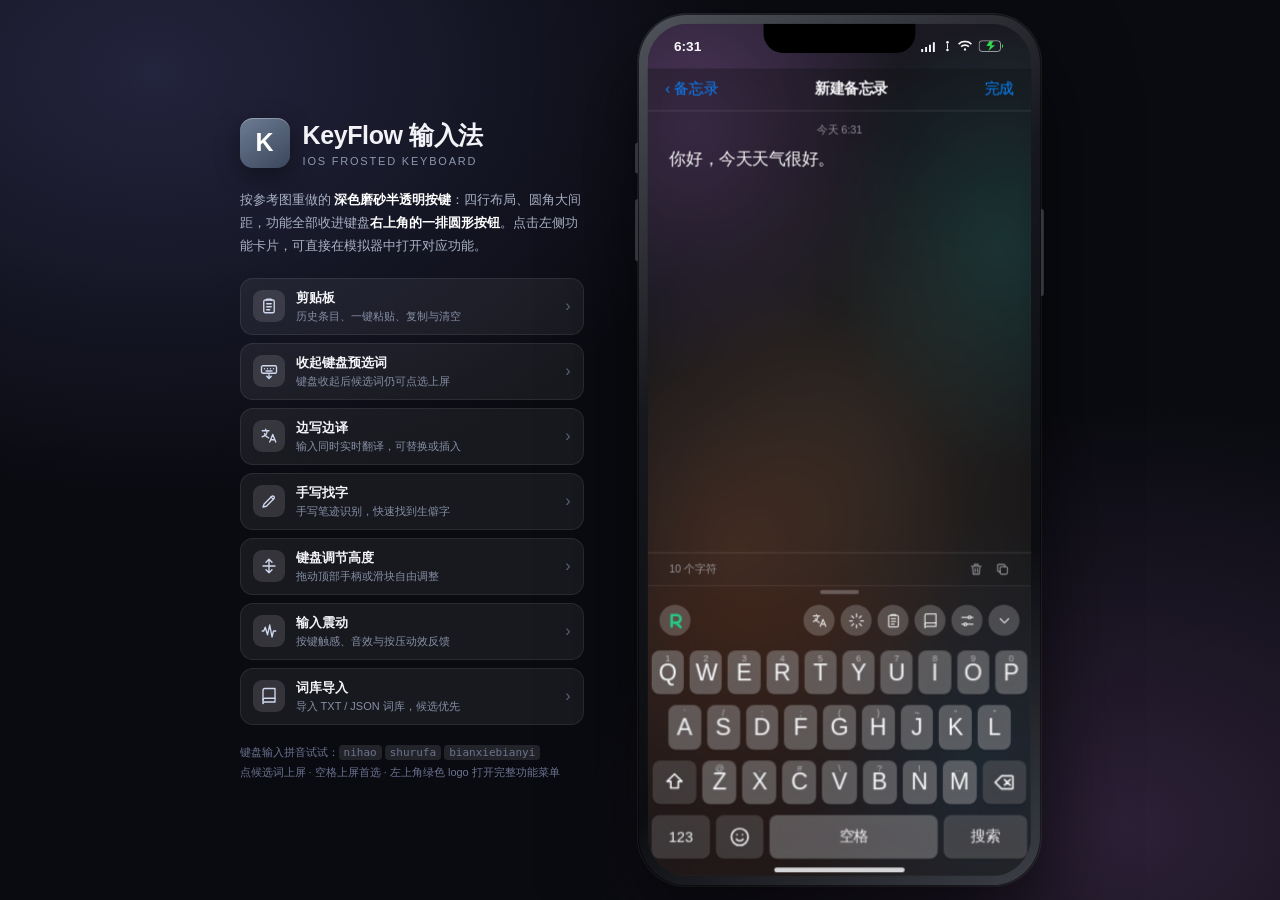
==== commit 33cf8f73: "ui: 顶部工具栏圆形功能钮替代底部地球/麦克风，补齐按键大写与符号上标" ====
--- a/ios/Web/index.html
+++ b/ios/Web/index.html
@@ -158,19 +158,30 @@
 .screen.light .key.shift-on { background: #fff; color: #1c1c1e; }
 .key-row3 { padding: 0 1px; }
 
-/* 底部地球 / 麦克风行（参考图） */
-.bottom-row { height: 44px; flex-shrink: 0; display: flex; align-items: center; justify-content: space-between; padding: 0 24px; }
-.bottom-row button { border: 0; background: none; color: var(--ink); opacity: .92; cursor: pointer; padding: 6px; border-radius: 8px; display: grid; place-items: center; }
-.bottom-row button:active { background: rgba(255,255,255,.12); }
-.bottom-row .ic { width: 25px; height: 25px; }
-.bottom-row .mic-listening { color: #ff453a; animation: pulse 1s infinite; }
-@keyframes pulse { 50% { opacity: .4; } }
+/* 顶部工具栏：左侧品牌 logo + 右侧一排圆形功能按钮（参考图） */
+.kb-toolbar { height: 46px; flex-shrink: 0; display: flex; align-items: center; justify-content: space-between; padding: 0 12px; gap: 8px; }
+.tb-actions { display: flex; align-items: center; gap: 6px; }
+.tb-logo, .tb-btn { flex-shrink: 0; width: 32px; height: 32px; border: 0; padding: 0; border-radius: 50%;
+  display: grid; place-items: center; cursor: pointer; user-select: none;
+  background: rgba(255,255,255,.20); color: rgba(255,255,255,.8);
+  transition: background .12s, transform .08s; }
+.tb-logo .ic { width: 21px; height: 21px; color: #28c582; }
+.tb-btn .ic { width: 17px; height: 17px; }
+.tb-logo:active, .tb-btn:active, .tb-logo.pressed, .tb-btn.pressed { background: rgba(255,255,255,.38); transform: scale(.9); }
+.tb-btn.on { background: rgba(10,132,255,.7); color: #fff; }
+.screen.light .tb-logo, .screen.light .tb-btn { background: rgba(0,0,0,.09); color: #3c3c43; }
+.screen.light .tb-logo .ic { color: #1faf70; }
+.screen.light .tb-btn.on { background: #0a84ff; color: #fff; }
+
+/* 字母键顶部的数字 / 符号上标（参考图） */
+.key .sup { position: absolute; top: 3px; left: 0; right: 0; text-align: center; font-size: 9.5px; line-height: 1;
+  font-weight: 500; opacity: .62; pointer-events: none; }
+
 .home-bar { height: 14px; flex-shrink: 0; display: grid; place-items: center; }
 .home-bar i { width: 134px; height: 5px; border-radius: 3px; background: var(--ink); opacity: .85; }
 
 .ime.collapsed .keyboard-body { height: 0 !important; }
 .ime.collapsed .grip { display: none; }
-.ime.collapsed .bottom-row { display: none; }
 
 /* ---------- 功能菜单（由地球键唤出） ---------- */
 .func-mask { position: absolute; inset: 0; z-index: 70; background: rgba(0,0,0,.38); display: none; }
@@ -191,9 +202,10 @@
 .func-hint { margin: 11px 4px 0; font-size: 10.5px; line-height: 1.5; opacity: .55; }
 
 /* ---------- 面板：剪贴板 / 手写 / 表情 ---------- */
-.panel { position: absolute; left: 0; right: 0; top: 12px; bottom: 14px; z-index: 20; display: none; flex-direction: column; background: var(--bar); }
-/* 面板模式自动加高键盘区，给手写画布 / 剪贴板列表更多空间（不改动用户设置的高度） */
-.ime.panel-mode .keyboard-body { height: 292px !important; }
+/* 从顶部工具栏下方开始，保证右上角功能圆钮在面板状态下依然可见可点 */
+.panel { position: absolute; left: 0; right: 0; top: 58px; bottom: 14px; z-index: 20; display: none; flex-direction: column; background: var(--bar); }
+/* 面板模式自动加高键盘区，抵消工具栏占位，给手写画布 / 剪贴板列表足够空间 */
+.ime.panel-mode .keyboard-body { height: 338px !important; }
 .panel.show { display: flex; }
 .panel.panel-inline { position: relative; inset: auto; top: auto; right: auto; bottom: auto; left: auto; z-index: auto; flex: 1; min-height: 0; background: transparent; }
 .panel-head { height: 36px; flex-shrink: 0; display: flex; align-items: center; justify-content: space-between; padding: 0 12px; border-bottom: 1px solid var(--sep); }
@@ -326,12 +338,15 @@
   <symbol id="ic-info" viewBox="0 0 24 24"><circle cx="12" cy="12" r="9"/><path d="M12 11v6M12 7.5h.01"/></symbol>
   <symbol id="ic-mic" viewBox="0 0 24 24"><rect x="9" y="2" width="6" height="12" rx="3"/><path d="M5 11a7 7 0 0 0 14 0M12 18v4M8 22h8"/></symbol>
   <symbol id="ic-lang" viewBox="0 0 24 24"><path d="M3 6h10M8 3v3M10 6c0 4-3 7-7 8M6 10c1 2 3 4 5 5"/><path d="M13 20l4-10 4 10M14.5 17h5"/></symbol>
+  <symbol id="ic-chevron-up" viewBox="0 0 24 24"><path d="M6 15l6-6 6 6"/></symbol>
+  <symbol id="ic-radiate" viewBox="0 0 24 24"><path d="M12 2v4M12 18v4M2 12h4M18 12h4M4.9 4.9l2.8 2.8M16.3 16.3l2.8 2.8M19.1 4.9l-2.8 2.8M7.7 16.3l-2.8 2.8"/></symbol>
+  <symbol id="ic-kflogo" viewBox="0 0 32 32"><path d="M10 25V7h8a6 6 0 0 1 0 12h-6" fill="none" stroke="currentColor" stroke-width="4.2" stroke-linecap="round" stroke-linejoin="round"/><path d="M17 19l7 7" fill="none" stroke="currentColor" stroke-width="4.2" stroke-linecap="round"/></symbol>
 </defs></svg>
 
 <div class="page">
   <aside class="showcase">
     <div class="brand"><div class="brand-logo">K</div><div><h1>KeyFlow 输入法</h1><p>iOS Frosted Keyboard</p></div></div>
-    <div class="tagline">按参考图重做的 <b>深色磨砂半透明按键</b>：四行布局、圆角大间距、底部地球 / 麦克风。点击左侧功能卡片，可直接在模拟器中打开对应功能。</div>
+    <div class="tagline">按参考图重做的 <b>深色磨砂半透明按键</b>：四行布局、圆角大间距，功能全部收进键盘<b>右上角的一排圆形按钮</b>。点击左侧功能卡片，可直接在模拟器中打开对应功能。</div>
     <div class="feat-list" id="featList">
       <button class="feat" data-act="clipboard"><span class="feat-ic"><svg class="ic"><use href="#ic-clipboard"/></svg></span><span class="feat-tx"><strong>剪贴板</strong><span>历史条目、一键粘贴、复制与清空</span></span><span class="feat-arrow">›</span></button>
       <button class="feat" data-act="collapse"><span class="feat-ic"><svg class="ic"><use href="#ic-keyboard-down"/></svg></span><span class="feat-tx"><strong>收起键盘预选词</strong><span>键盘收起后候选词仍可点选上屏</span></span><span class="feat-arrow">›</span></button>
@@ -341,7 +356,7 @@
       <button class="feat" data-act="haptic"><span class="feat-ic"><svg class="ic"><use href="#ic-wave"/></svg></span><span class="feat-tx"><strong>输入震动</strong><span>按键触感、音效与按压动效反馈</span></span><span class="feat-arrow">›</span></button>
       <button class="feat" data-act="wordbook"><span class="feat-ic"><svg class="ic"><use href="#ic-book"/></svg></span><span class="feat-tx"><strong>词库导入</strong><span>导入 TXT / JSON 词库，候选优先</span></span><span class="feat-arrow">›</span></button>
     </div>
-    <div class="foot-hint">键盘输入拼音试试：<kbd>nihao</kbd> <kbd>shurufa</kbd> <kbd>bianxiebianyi</kbd><br>点候选词上屏 · 空格上屏首选 · 左下角地球键打开功能菜单</div>
+    <div class="foot-hint">键盘输入拼音试试：<kbd>nihao</kbd> <kbd>shurufa</kbd> <kbd>bianxiebianyi</kbd><br>点候选词上屏 · 空格上屏首选 · 左上角绿色 logo 打开完整功能菜单</div>
   </aside>
 
   <div class="device-wrap" id="deviceWrap">
@@ -372,6 +387,19 @@
         <!-- ========== 输入法 ========== -->
         <div class="ime" id="ime">
           <div class="grip" id="grip" title="上下拖动调节键盘高度"><span class="grip-bar"></span></div>
+
+          <!-- 顶部工具栏：左侧品牌 logo，右侧一排圆形功能按钮（参考图） -->
+          <div class="kb-toolbar" id="kbToolbar">
+            <button class="tb-logo" id="btnLogo" title="KeyFlow · 全部功能"><svg class="ic"><use href="#ic-kflogo"/></svg></button>
+            <div class="tb-actions">
+              <button class="tb-btn" id="tbTranslate" title="边写边译"><svg class="ic"><use href="#ic-translate"/></svg></button>
+              <button class="tb-btn" id="tbHandwrite" title="手写找字"><svg class="ic"><use href="#ic-radiate"/></svg></button>
+              <button class="tb-btn" id="tbClipboard" title="剪贴板"><svg class="ic"><use href="#ic-clipboard"/></svg></button>
+              <button class="tb-btn" id="tbWordbook" title="词库导入"><svg class="ic"><use href="#ic-book"/></svg></button>
+              <button class="tb-btn" id="tbSettings" title="键盘设置"><svg class="ic"><use href="#ic-settings"/></svg></button>
+              <button class="tb-btn" id="tbCollapse" title="收起键盘"><svg class="ic"><use href="#ic-chevron-down"/></svg></button>
+            </div>
+          </div>
 
           <div class="translate-bar" id="translateBar">
             <span class="tr-badge" id="trBadge">中→英</span>
@@ -434,11 +462,6 @@
             </div>
           </div>
 
-          <!-- 底部地球 / 麦克风（参考图） -->
-          <div class="bottom-row">
-            <button id="btnGlobe" title="功能菜单 / 切换键盘"><svg class="ic"><use href="#ic-globe"/></svg></button>
-            <button id="btnMic" title="语音输入（演示）"><svg class="ic"><use href="#ic-mic"/></svg></button>
-          </div>
           <div class="home-bar"><i></i></div>
         </div>
 
@@ -1269,7 +1292,7 @@
   const translateBar = $('#translateBar'), trText = $('#trText'), trBadge = $('#trBadge');
   const sheet = $('#sheet'), sheetMask = $('#sheetMask'), sheetScroll = $('.sheet-scroll');
   const funcMask = $('#funcMask'), funcMenu = $('#funcMenu'), toastEl = $('#toast');
-  let sel = { s: 0, e: 0 }, lastTranslation = '', micTimer = null;
+  let sel = { s: 0, e: 0 }, lastTranslation = '';
 
   function toast(msg) {
     toastEl.textContent = msg; toastEl.classList.add('show');
@@ -1398,7 +1421,7 @@
   function commit(word) { if (!word) return; insertText(word); state.pinyin = ''; setAssoc(word); renderCandidates(); }
   function commitRaw() { if (state.pinyin) { insertText(state.pinyin); state.pinyin = ''; renderCandidates(); } }
 
-  /* ---------- 键盘布局（参考图四行 + 底部地球/麦克风） ---------- */
+  /* ---------- 键盘布局（参考图四行 + 顶部工具栏） ---------- */
   const LAYOUTS = {
     letters: [
       'qwertyuiop'.split(''), 'asdfghjkl'.split(''),
@@ -1416,6 +1439,16 @@
       ['layout:letters:ABC', 'emoji', 'space', 'return']
     ]
   };
+  /* 字母键顶部的数字 / 符号上标（与参考图一致，纯视觉不影响点击） */
+  const SUP_MAP = {
+    q: '1', w: '2', e: '3', r: '4', t: '5', y: '6', u: '7', i: '8', o: '9', p: '0',
+    a: '`', s: '/', d: ':', f: ';', g: '(', h: ')', j: '~', k: '“', l: '”',
+    z: '@', x: '.', c: '#', v: '\\', b: '?', n: '!', m: '…'
+  };
+  function supHtml(k) {
+    const s = state.layout === 'letters' ? SUP_MAP[k] : null;
+    return s ? `<span class="sup">${esc(s)}</span>` : '';
+  }
   function keyHtml(k, rowIdx) {
     if (k.indexOf('layout:') === 0) {
       const p = k.split(':');
@@ -1427,8 +1460,9 @@
     if (k === 'emoji') return `<button class="key fn" data-fn="emoji" style="flex:1"><svg class="ic"><use href="#ic-emoji"/></svg></button>`;
     if (k === 'space') return `<button class="key space" data-fn="space">空格</button>`;
     if (k === 'return') return `<button class="key return" data-fn="return">搜索</button>`;
-    const label = (state.layout === 'letters' && state.shift) ? k.toUpperCase() : k;
-    return `<button class="key ${/[a-z]/.test(k) ? '' : 'special'}" data-k="${esc(k)}">${esc(label)}</button>`;
+    // 与 iOS 原生 / 参考图一致：字母键恒定显示为大写，shift 通过高亮键帽体现
+    const label = state.layout === 'letters' ? k.toUpperCase() : k;
+    return `<button class="key ${/[a-z]/.test(k) ? '' : 'special'}" data-k="${esc(k)}">${supHtml(k)}${esc(label)}</button>`;
   }
   function renderKeys() {
     viewKeys.innerHTML = LAYOUTS[state.layout].map((row, ri) => {
@@ -1484,7 +1518,7 @@
   }
   function setCollapsed(v) {
     state.collapsed = v; ime.classList.toggle('collapsed', v);
-    syncCandidateBar();
+    syncCandidateBar(); syncToolbar();
     if (v) toast('键盘已收起 · 预选词仍可点选');
   }
   function syncFuncMenu() {
@@ -1494,6 +1528,14 @@
   }
   function openFuncMenu() { funcMask.classList.add('show'); funcMenu.classList.add('show'); syncFuncMenu(); }
   function closeFuncMenu() { funcMask.classList.remove('show'); funcMenu.classList.remove('show'); }
+  /* 顶部工具栏状态：翻译高亮、收起 / 展开图标切换 */
+  function syncToolbar() {
+    $('#tbTranslate').classList.toggle('on', !!state.translate);
+    const b = $('#tbCollapse');
+    b.classList.toggle('on', !!state.collapsed);
+    b.querySelector('use').setAttribute('href', state.collapsed ? '#ic-chevron-up' : '#ic-chevron-down');
+    b.title = state.collapsed ? '展开键盘' : '收起键盘';
+  }
 
   /* ---------- 剪贴板 ---------- */
   function renderClips() {
@@ -1562,7 +1604,7 @@
   }
   function toggleTranslate(force) {
     state.translate = typeof force === 'boolean' ? force : !state.translate;
-    syncSwitch('swTranslate', state.translate); syncFuncMenu();
+    syncSwitch('swTranslate', state.translate); syncFuncMenu(); syncToolbar();
     updateTranslation(); saveSettings();
     toast(state.translate ? '边写边译已开启 · 译文实时显示在键盘上方' : '边写边译已关闭');
   }
@@ -1699,27 +1741,27 @@
 
   /* ---------- 事件绑定 ---------- */
   screen.addEventListener('pointerdown', e => {
-    const hit = e.target.closest('.key,.cand,.hw-char,.emoji-grid button,.clip-item,.func-item,.bottom-row button,.panel-tabs button,.cand-collapse');
+    const hit = e.target.closest('.key,.cand,.hw-char,.emoji-grid button,.clip-item,.func-item,.tb-btn,.tb-logo,.panel-tabs button,.cand-collapse');
     if (hit) { hit.classList.add('pressed'); setTimeout(() => hit.classList.remove('pressed'), 90); feedback(); }
   });
   screen.addEventListener('mousedown', e => {
     const t = e.target;
     if (t.closest('input,textarea,label,#wbFile')) return;
-    if (t.closest('.key,.cand,.cand-collapse,.hw-char,.emoji-grid button,.clip-item,.clip-add button,.hw-btn,.tr-acts button,.collapse-tip button,.func-item,.bottom-row button,.panel-tabs button')) {
+    if (t.closest('.key,.cand,.cand-collapse,.hw-char,.emoji-grid button,.clip-item,.clip-add button,.hw-btn,.tr-acts button,.collapse-tip button,.func-item,.tb-btn,.tb-logo,.panel-tabs button')) {
       syncSel(); e.preventDefault();
     }
   });
 
   ime.addEventListener('click', e => {
     const t = e.target;
-    if (t.closest('#btnGlobe')) return openFuncMenu();
-    if (t.closest('#btnMic')) {
-      const b = $('#btnMic');
-      if (micTimer) { clearTimeout(micTimer); micTimer = null; b.classList.remove('mic-listening'); toast('已停止聆听'); return; }
-      b.classList.add('mic-listening'); toast('正在聆听…（语音输入演示）');
-      micTimer = setTimeout(() => { b.classList.remove('mic-listening'); micTimer = null; insertText('语音输入演示'); toast('已插入识别结果（演示）'); }, 1400);
-      return;
-    }
+    // 顶部工具栏：左侧 logo 打开完整菜单，右侧圆钮直达各功能
+    if (t.closest('#btnLogo')) return openFuncMenu();
+    if (t.closest('#tbTranslate')) return toggleTranslate();
+    if (t.closest('#tbHandwrite')) return openView('handwrite');
+    if (t.closest('#tbClipboard')) return openView('clipboard');
+    if (t.closest('#tbWordbook')) return openSheet('wordbook');
+    if (t.closest('#tbSettings')) return openSheet('');
+    if (t.closest('#tbCollapse')) return setCollapsed(!state.collapsed);
     if (t.closest('#btnCollapse')) return setCollapsed(true);
     if (t.closest('#btnExpand')) return setCollapsed(false);
     if (t.closest('#trReplace')) { if (!lastTranslation) return toast('暂无译文'); editor.value = lastTranslation; sel.s = sel.e = editor.value.length; onEditorChange(); return toast('已用译文替换原文'); }
@@ -1831,7 +1873,7 @@
   const SW_IDS = { haptic: 'swHaptic', sound: 'swSound', light: 'swLight', translate: 'swTranslate', keepCand: 'swCollapseCand' };
   Object.keys(SW_IDS).forEach(k => syncSwitch(SW_IDS[k], state[k]));
   $$('#segDirection button').forEach(b => b.classList.toggle('on', b.dataset.dir === state.direction));
-  renderKeys(); renderCandidates(); renderClips(); renderEmoji(); updateStats(); onEditorChange(); syncFuncMenu();
+  renderKeys(); renderCandidates(); renderClips(); renderEmoji(); updateStats(); onEditorChange(); syncFuncMenu(); syncToolbar();
   $('#docMeta').textContent = '今天 ' + new Date().getHours() + ':' + two(new Date().getMinutes());
   tickClock(); fitDevice(); setTimeout(initCanvas, 60);
 })();
